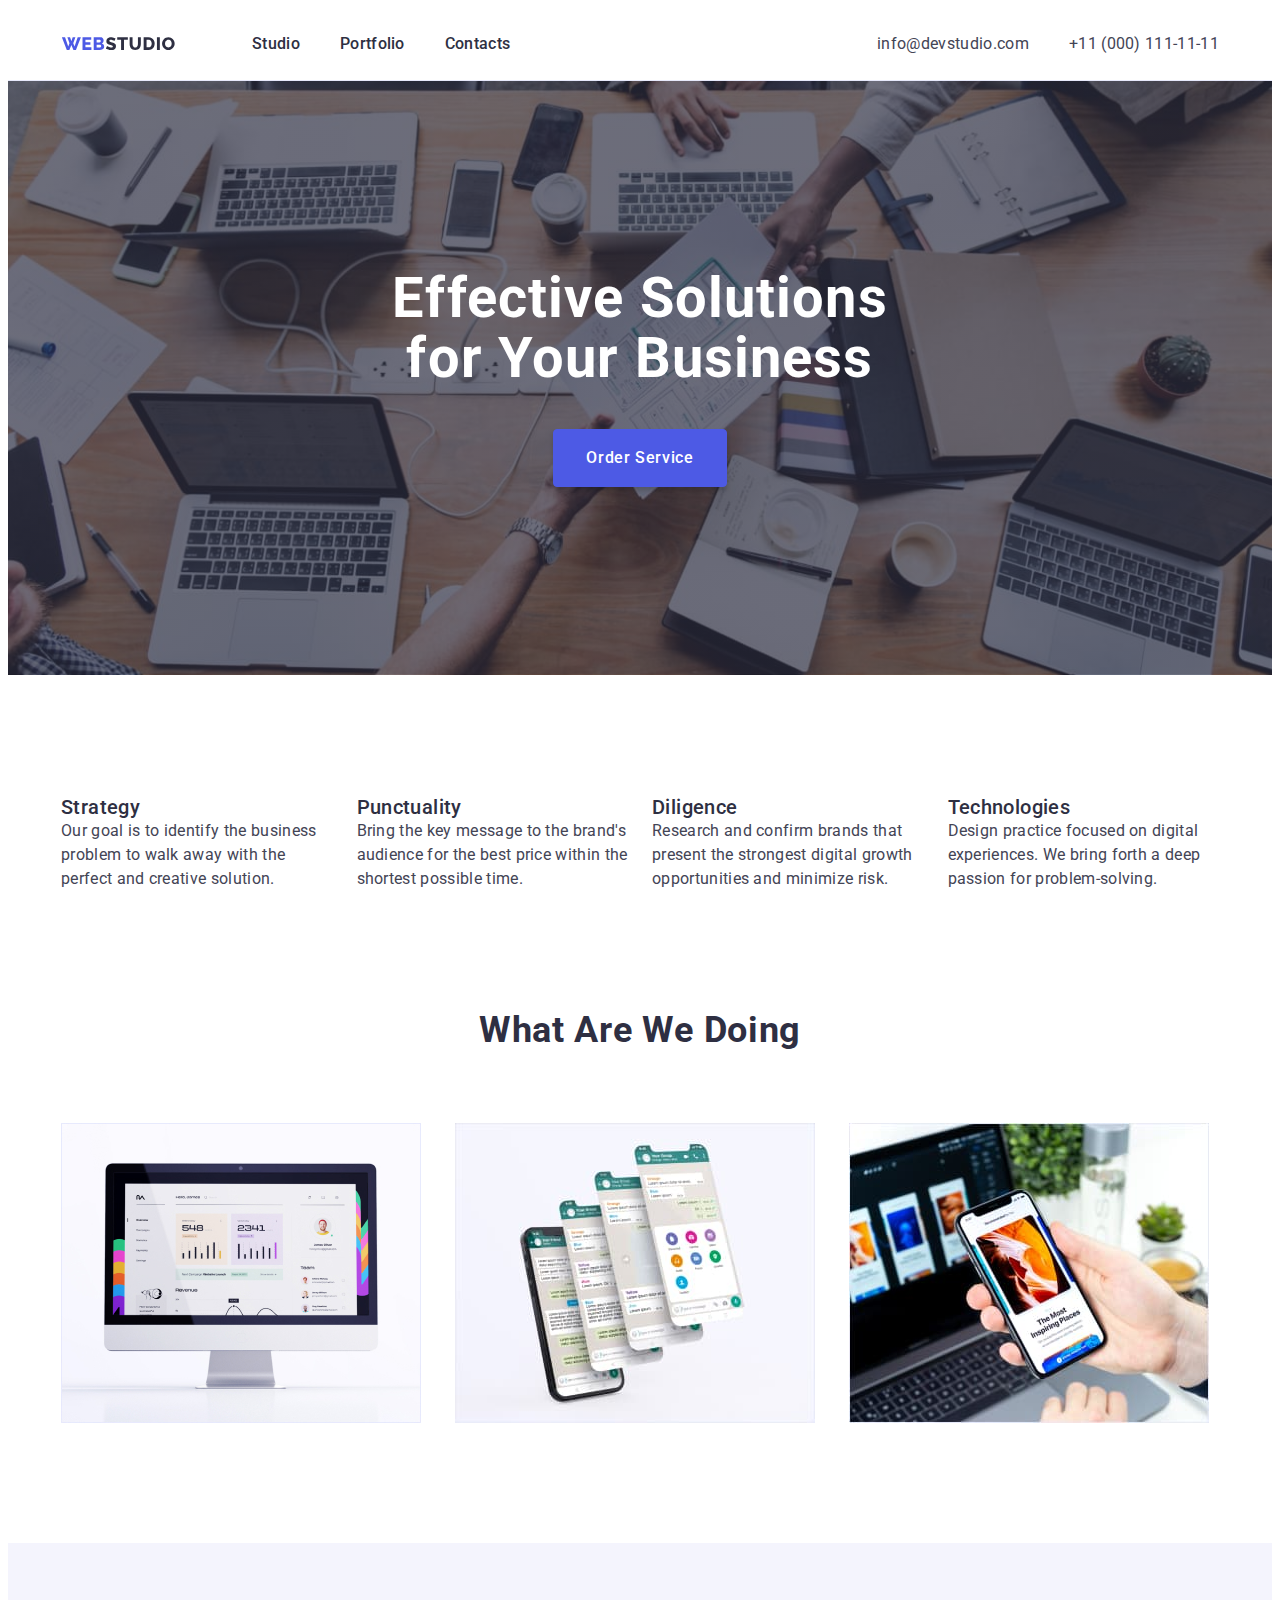
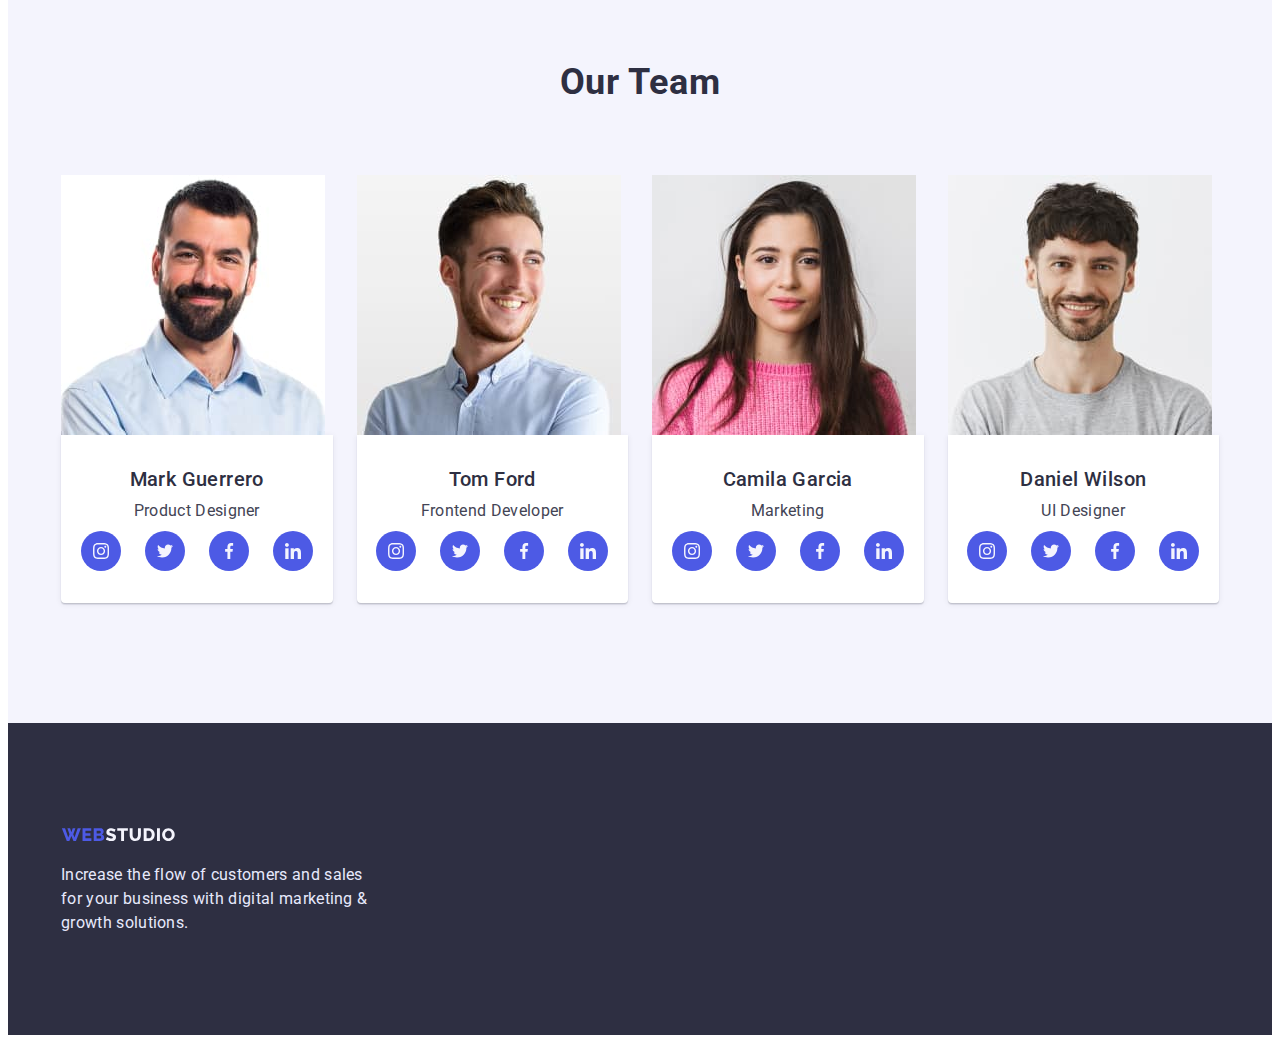
==== index.html @ 960c37ec "Update 2" ====
<!DOCTYPE html>
<html lang="en">
	<head>
		<meta charset="UTF-8" />
		<meta http-equiv="X-UA-Compatible" content="IE=edge" />
		<meta name="viewport" content="width=device-width, initial-scale=1.0" />
		<title>WebStudio</title>
		<link
			rel="stylesheet"
			href="https://cdnjs.cloudflare.com/ajax/libs/modern-normalize/1.1.0/modern-normalize.min.css"
			integrity="sha512-wpPYUAdjBVSE4KJnH1VR1HeZfpl1ub8YT/NKx4PuQ5NmX2tKuGu6U/JRp5y+Y8XG2tV+wKQpNHVUX03MfMFn9Q=="
			crossorigin="anonymous"
			referrerpolicy="no-referrer"
		/>
		<link rel="preconnect" href="https://fonts.googleapis.com" />
		<link rel="preconnect" href="https://fonts.gstatic.com" crossorigin />
		<link
			href="https://fonts.googleapis.com/css2?family=Raleway:wght@800&family=Roboto:wght@400;500;700&display=swap"
			rel="stylesheet"
		/>
		<link rel="stylesheet" href="./css/styles.css" />
	</head>
	<body>
		<!-- Header -->
		<header class="header">
			<div class="container header-container">
				<nav class="navigation">
					<a class="link" href="./index.html">
						<svg class="logo-web" width="115" height="24px">
							<use href="./images/sprite/symbol-defs.svg#logo"></use>
						</svg>
					</a>
					<ul class="menu list">
						<li class="menu-item">
							<a class="menu-link link" href="">Studio</a>
						</li>
						<li class="menu-item">
							<a class="menu-link link" href="portfolio.html">Portfolio</a>
						</li>
						<li class="menu-item">
							<a class="menu-link link" href="">Contacts</a>
						</li>
					</ul>
				</nav>
				<address class="header-address">
					<ul class="list address-flex">
						<li>
							<a class="header-email link" href="mailto:info@devstudio.com">info@devstudio.com</a>
						</li>
						<li>
							<a class="header-tel link" href="tel:+110001111111">+11 (000) 111-11-11</a>
						</li>
					</ul>
				</address>
			</div>
		</header>
		<!-- /Header -->

		<main>
			<!-- Effective Solutions -->
			<section class="hero background">
				<div class="container">
					<h1 class="hero-title">Effective Solutions for Your Business</h1>
					<button class="modal-btn modal-btn-font btn-center" type="button"> Order Service </button>
				</div>
			</section>
			<!-- /Effective Solutions -->

			<!-- Our advantages -->
			<section class="advantages">
				<div class="container">
					<h2 class="advantages-main-title">Our advantages</h2>

					<ul class="list advant-exp advant-list">
						<li class="advant-item">
							<article class="advant-card">
								<div class="advant-card-content">
									<h3 class="advantages-titles">Strategy</h3>
									<p class="advantages-title-descr">
										Our goal is to identify the business problem to walk away with the perfect and creative solution.
									</p>
								</div>
							</article>
						</li>

						<li class="advant-item">
							<article class="advant-card">
								<div class="advant-card-content">
									<h3 class="advantages-titles">Punctuality</h3>
									<p class="advantages-title-descr">
										Bring the key message to the brand's audience for the best price within the shortest possible time.
									</p>
								</div>
							</article>
						</li>

						<li class="advant-item">
							<article class="advant-card">
								<div class="advant-card-content">
									<h3 class="advantages-titles">Diligence</h3>
									<p class="advantages-title-descr">
										Research and confirm brands that present the strongest digital growth opportunities and minimize
										risk.
									</p>
								</div>
							</article>
						</li>

						<li class="advant-item">
							<article class="advant-card">
								<div class="advant-card-content">
									<h3 class="advantages-titles">Technologies</h3>
									<p class="advantages-title-descr">
										Design practice focused on digital experiences. We bring forth a deep passion for problem-solving.
									</p>
								</div>
							</article>
						</li>
					</ul>
				</div>
			</section>
			<!-- /Our advantages -->

			<!-- What are we doing -->
			<section class="doing">
				<div class="container">
					<h2 class="doing-title">What are we doing</h2>

					<ul class="list doing-flex doing-list">
						<li class="doing-item">
							<article class="doing-card">
								<div class="doing-thumb">
									<img class="img" src="./images/index-doing/img1.jpg" alt="PC" />
								</div>
							</article>
						</li>

						<li class="doing-item">
							<article class="doing-card">
								<div class="doing-thumb">
									<img class="img" src="./images/index-doing/img2.jpg" alt="Phone" />
								</div>
							</article>
						</li>

						<li class="doing-item">
							<article class="doing-card">
								<div class="doing-thumb">
									<img class="img" src="./images/index-doing/img3.jpg" alt="Phone in hand" />
								</div>
							</article>
						</li>
					</ul>
				</div>
			</section>
			<!-- /What are we doing -->

			<!-- Our Team -->
			<section class="team">
				<div class="container">
					<h2 class="team-main-title">Our Team</h2>

					<ul class="list team-flex team-list">
						<li class="item-team">
							<article class="team-card">
								<div class="team-thumb">
									<img class="img" src="./images/index-team/mark_guerrero.jpg" alt="Mark Guerrero" />
								</div>
								<div class="team-content">
									<h3 class="team-title">Mark Guerrero</h3>
									<p class="team-title-descr">Product Designer</p>
									<ul class="social-list list">
										<li class="social-list-item">
											<a href="https://www.instagram.com/accounts/login/" class="social-list-link">
												<svg class="social-list-icon" width="16" height="16">
													<use href="./images/sprite/social.svg#instagram"></use>
												</svg>
											</a>
										</li>
										<li class="social-list-item">
											<a href="https://twitter.com/?lang=uk" class="social-list-link">
												<svg class="social-list-icon" width="16" height="16">
													<use href="./images/sprite/social.svg#twitter"></use>
												</svg>
											</a>
										</li>
										<li class="social-list-item">
											<a href="https://www.facebook.com/" class="social-list-link">
												<svg class="social-list-icon" width="16" height="16">
													<use href="./images/sprite/social.svg#facebook"></use>
												</svg>
											</a>
										</li>
										<li class="social-list-item">
											<a href="https://www.linkedin.com/feed/" class="social-list-link">
												<svg class="social-list-icon" width="16" height="16">
													<use href="./images/sprite/social.svg#linkedin"></use>
												</svg>
											</a>
										</li>
									</ul>
								</div>
							</article>
						</li>

						<li class="item-team">
							<article class="team-card">
								<div class="team-thumb">
									<img class="img" src="./images/index-team/tom_ford.jpg" alt="Tom Ford" />
								</div>
								<div class="team-content">
									<h3 class="team-title">Tom Ford</h3>
									<p class="team-title-descr">Frontend Developer</p>
									<ul class="social-list list">
										<li class="social-list-item">
											<a href="https://www.instagram.com/accounts/login/" class="social-list-link">
												<svg class="social-list-icon" width="16" height="16">
													<use href="./images/sprite/social.svg#instagram"></use>
												</svg>
											</a>
										</li>
										<li class="social-list-item">
											<a href="https://twitter.com/?lang=uk" class="social-list-link">
												<svg class="social-list-icon" width="16" height="16">
													<use href="./images/sprite/social.svg#twitter"></use>
												</svg>
											</a>
										</li>
										<li class="social-list-item">
											<a href="https://www.facebook.com/" class="social-list-link">
												<svg class="social-list-icon" width="16" height="16">
													<use href="./images/sprite/social.svg#facebook"></use>
												</svg>
											</a>
										</li>
										<li class="social-list-item">
											<a href="https://www.linkedin.com/feed/" class="social-list-link">
												<svg class="social-list-icon" width="16" height="16">
													<use href="./images/sprite/social.svg#linkedin"></use>
												</svg>
											</a>
										</li>
									</ul>
								</div>
							</article>
						</li>

						<li class="item-team">
							<article class="team-card">
								<div class="team-thumb">
									<img class="img" src="./images/index-team/camila_garcia.jpg" alt="Camila Garcia" />
								</div>
								<div class="team-content">
									<h3 class="team-title">Camila Garcia</h3>
									<p class="team-title-descr">Marketing</p>
									<ul class="social-list list">
										<li class="social-list-item">
											<a href="https://www.instagram.com/accounts/login/" class="social-list-link">
												<svg class="social-list-icon" width="16" height="16">
													<use href="./images/sprite/social.svg#instagram"></use>
												</svg>
											</a>
										</li>
										<li class="social-list-item">
											<a href="https://twitter.com/?lang=uk" class="social-list-link">
												<svg class="social-list-icon" width="16" height="16">
													<use href="./images/sprite/social.svg#twitter"></use>
												</svg>
											</a>
										</li>
										<li class="social-list-item">
											<a href="https://www.facebook.com/" class="social-list-link">
												<svg class="social-list-icon" width="16" height="16">
													<use href="./images/sprite/social.svg#facebook"></use>
												</svg>
											</a>
										</li>
										<li class="social-list-item">
											<a href="https://www.linkedin.com/feed/" class="social-list-link">
												<svg class="social-list-icon" width="16" height="16">
													<use href="./images/sprite/social.svg#linkedin"></use>
												</svg>
											</a>
										</li>
									</ul>
								</div>
							</article>
						</li>

						<li class="item-team">
							<article class="team-card">
								<div class="team-thumb">
									<img class="img" src="./images/index-team/daniel_wilson.jpg" alt="Daniel Wilson" />
								</div>
								<div class="team-content">
									<h3 class="team-title">Daniel Wilson</h3>
									<p class="team-title-descr">UI Designer</p>
									<ul class="social-list list">
										<li class="social-list-item">
											<a href="https://www.instagram.com/accounts/login/" class="social-list-link">
												<svg class="social-list-icon" width="16" height="16">
													<use href="./images/sprite/social.svg#instagram"></use>
												</svg>
											</a>
										</li>
										<li class="social-list-item">
											<a href="https://twitter.com/?lang=uk" class="social-list-link">
												<svg class="social-list-icon" width="16" height="16">
													<use href="./images/sprite/social.svg#twitter"></use>
												</svg>
											</a>
										</li>
										<li class="social-list-item">
											<a href="https://www.facebook.com/" class="social-list-link">
												<svg class="social-list-icon" width="16" height="16">
													<use href="./images/sprite/social.svg#facebook"></use>
												</svg>
											</a>
										</li>
										<li class="social-list-item">
											<a href="https://www.linkedin.com/feed/" class="social-list-link">
												<svg class="social-list-icon" width="16" height="16">
													<use href="./images/sprite/social.svg#linkedin"></use>
												</svg>
											</a>
										</li>
									</ul>
								</div>
							</article>
						</li>
					</ul>
				</div>
			</section>
			<!-- /Our Team -->
		</main>

		<!-- Footer -->
		<footer class="footer-color footer">
			<div class="container">
				<a class="link" href="./index.html">
					<svg class="logo-web-footer" width="115" height="24px">
						<use href="./images/sprite/symbol-defs.svg#Logo-footer"></use>
					</svg>
				</a>
				<p class="footer-text">
					Increase the flow of customers and sales for your business with digital marketing & growth solutions.
				</p>
			</div>
		</footer>
		<!-- Footer -->
	</body>
</html>
---- css/styles.css ----
:root {
    --accent-color: #404BBF;
    --btn-bg-color: #F4F4FD;
    --btn-font-color: #4D5AE5;
    --btn-accent-bg-color: #404BBF;
    --btn-accent-font-color: #FFFFFF;
    --logo-studio-color: #4D5AE5;
    --logo-web-color: #2E2F42;
    --logo-web-footer-color: #F4F4FD;
    --menu-link-color: #2E2F42;
    --header-links-color: #434455;
    --hero-title-color: #FFFFFF;
    --hero-color: #2E2F42;
    --modal-btn-color: #FFFFFF;
    --footer-color: #2E2F42;
    --footer-font-color: #E7E9FC;
    --doing-team-font-color: #2E2F42;
    --team-back-color: #F4F4FD;
    --team-advan-title-color: #2E2F42;
    --team-advan-descr-color: #434455;
    --team-carg-bg-color: #FFFFFF;
    --portfolio-card-left-gap: 24px;
    --portfolio-card-top-gap: 48px;
    --team-card-left-gap: 24px;
    --team-card-top-gap: 24px;
    --doing-card-left-gap: 24px;
    --doing-card-top-gap: 24px;
    --advant-card-left-gap: 24px;
    --advant-card-top-gap: 24px;
    --social-list-link: #4D5AE5;
    --social-list-icon: #F4F4FD;
    --social-hover-focus: #404BBF;
    --social-hover-focus-icon: #F4F4FD;
}

h1,
h2,
h3,
h4,
h5,
h6,
p {
    margin: 0;
}

ul {
    margin: 0;
    padding: 0;
}

img {
    display: block;
}

.container {
    width: 1158px;
    margin: 0 auto;
    padding-left: 15px;
    padding-right: 15px;
    /* outline: 1px solid red; */
}

.img {
    display: block;
    max-width: 100%;
    height: auto;
}

.list {
    list-style: none;
}

.link {
    text-decoration: none;
}

body {
    font-family: 'Roboto', sans-serif;
    background: #FFFFFF;
    color: #2E2F42;
}

/* ===== Header for index and portfolio section ============= */

.header {
    padding: 24px 0;
    border-bottom: 1px solid #E7E9FC;
}

.header-container {
    display: flex;
    align-items: center;
}

.navigation {
    display: flex;
}

.menu {
    display: flex;
    gap: 40px;
}

.address-flex {
    display: flex;
}


.logo-studio,
.logo-web,
.logo-web-footer {
    font-family: 'Raleway',
        sans-serif;
    font-weight: 800;
    font-size: 18px;
    line-height: 1.17;
    display: flex;
    align-items: center;
    letter-spacing: 0.03em;
    text-transform: uppercase;
}

.logo-studio {
    color: var(--logo-studio-color);
}

.logo-web {
    /* color: var(--logo-web-color); */
    margin-right: 76px;
}

.logo-web-footer {
    /* color: var(--logo-web-footer-color); */
    margin-bottom: 16px;
}

.menu-link {
    font-weight: 500;
    font-size: 16px;
    line-height: 1.5;
    letter-spacing: 0.02em;
    color: var(--menu-link-color);
}

.menu-link:hover,
.menu-link:focus {
    color: var(--accent-color);
}

.header-email,
.header-tel {
    font-style: normal;
    font-weight: 400;
    font-size: 16px;
    line-height: 1.5;
    letter-spacing: 0.02em;
    color: var(--header-links-color);
}

.header-email:hover,
.header-email:focus,
.header-tel:hover,
.header-tel:focus {
    color: var(--accent-color);
}

.header-address {
    margin-left: auto;
}

.header-email {
    margin-right: 40px;
}


/* ============= /Header section ============= */

/* ============= Hero section ============= */
.hero {
    /* background: var(--hero-color); */
    padding: 188px 0;
}


.btn-center {
    display: block;
    margin: 0 auto;
}

.hero-title {
    font-size: 56px;
    line-height: 1.07;
    text-align: center;
    letter-spacing: 0.02em;
    color: var(--hero-title-color);
    margin-bottom: 40px;
    margin-left: auto;
    margin-right: auto;
    max-width: 496px;
}


.modal-btn-font {
    font-weight: 500;
    font-size: 16px;
    line-height: 1.5;
    display: flex;
    align-items: center;
    letter-spacing: 0.04em;
    color: var(--modal-btn-color);
}


.modal-btn {
    display: flex;
    flex-direction: row;
    align-items: flex-start;
    padding: 16px 32px;
    gap: 10px;
    background: #4D5AE5;
    box-shadow: 0px 4px 4px rgba(0, 0, 0, 0.15);
    border-radius: 4px;
    border: 1px solid #4D5AE5;
}

.modal-btn:hover,
.modal-btn:focus {
    background: var(--accent-color);
}

button {
    font-family: inherit;
    cursor: pointer;
}

.background {
    background-image: linear-gradient(rgba(46, 47, 66, 0.7), rgba(46, 47, 66, 0.7)), url("/images/hero/people-office.jpg");
    background-repeat: no-repeat;
    background-position: center;
    background-size: cover;
}

/* ============= /Hero section ============= */


/* ============= Advantage section ============= */
.advantages-main-title {
    display: none
}

.advantages {
    padding: 120px 0;
}

.advantages-titles {
    font-weight: 500;
    font-size: 20px;
    line-height: 1.2;
    letter-spacing: 0.02em;
    color: var(--team-advan-title-color);
}

.advantages-title-descr {
    font-weight: 400;
    font-size: 16px;
    line-height: 1.5;
    letter-spacing: 0.02em;
    color: var(--team-advan-descr-color);
}

.advant-exp {
    display: flex;
    /* gap: 24px; */
    flex-wrap: wrap;
    margin-left: calc(-1 * var(--advant-card-left-gap));
    margin-top: calc(-1 * var(--advant-card-top-gap));
}

.advant-list>.advant-item {
    flex-basis: calc(100% / 4 - var(--advant-card-left-gap));
    margin-left: var(--advant-card-left-gap);
    margin-top: var(--advant-card-top-gap);
}

.advant-card-content {
    display: block;
}



/* ============= /Advantage section ============= */

/* ============= Doing section ============= */
.doing-title {
    font-weight: 700;
    font-size: 36px;
    line-height: 1.11;
    text-align: center;
    letter-spacing: 0.02em;
    text-transform: capitalize;
    color: var(--doing-team-font-color);
    margin-bottom: 72px;
}

.doing-flex {
    display: flex;
    flex-wrap: wrap;
    margin-left: calc(-1 * var(--doing-card-left-gap));
    margin-top: calc(-1 * var(--doing-card-top-gap));
}

.doing-list>.doing-item {
    flex-basis: calc(100% / 3 - var(--doing-card-left-gap));
    margin-left: var(--doing-card-left-gap);
    margin-top: var(--doing-card-top-gap);
}

.doing {
    padding: 0 0 120px;
}

/* ============= Team section ============= */

.team {
    background: var(--team-back-color);
    padding: 120px 0;
}

.team-flex {
    display: flex;
    flex-wrap: wrap;
    margin-left: calc(-1 * var(--team-card-left-gap));
    margin-top: calc(-1 * var(--team-card-top-gap));
}


.team-main-title {
    font-weight: 700;
    font-size: 36px;
    line-height: 1.11;
    text-align: center;
    letter-spacing: 0.02em;
    text-transform: capitalize;
    color: var(--doing-team-font-color);
    margin-bottom: 72px;
}

.team-title {
    font-weight: 500;
    font-size: 20px;
    line-height: 1.2;
    letter-spacing: 0.02em;
    color: var(--team-advan-title-color);
    margin-bottom: 8px;
    text-align: center;
}

.team-list>.item-team {
    flex-basis: calc(100% / 4 - var(--team-card-left-gap));
    margin-left: var(--team-card-left-gap);
    margin-top: var(--team-card-top-gap);
}

.team-title-descr {
    font-weight: 400;
    font-size: 16px;
    line-height: 1.5;
    letter-spacing: 0.02em;
    color: var(--team-advan-descr-color);
    text-align: center;
    margin-bottom: 8px;
}

.team-content {
    padding: 32px 16px;
    background-color: var(--team-carg-bg-color);
    box-shadow: 0px 1px 6px rgba(46, 47, 66, 0.08), 0px 1px 1px rgba(46, 47, 66, 0.16), 0px 2px 1px rgba(46, 47, 66, 0.08);
    border-radius: 0px 0px 4px 4px;
}

.social-list-link {
    display: flex;
    justify-content: center;
    align-items: center;
    width: 40px;
    height: 40px;
    border-radius: 50%;
    background-color: var(--social-list-link);
}

.social-list-link:hover,
.social-list-link:focus {
    background-color: var(--social-hover-focus);
}

.social-list-link:hover .social-list-icon .social-list-link:focus .social-list-icon {
    fill: var(--social-hover-focus-icon);
}

.social-list {
    display: flex;
    justify-content: center;
    gap: 24px;
}

.social-list-icon {
    fill: var(--social-list-icon);
}

/* ============= /Team section ============= */

/* ============= Footer ============= */

.footer-text {
    font-style: normal;
    font-weight: 400;
    font-size: 16px;
    line-height: 1.5;
    letter-spacing: 0.02em;
    color: var(--footer-font-color);
    padding-right: 850px;
}

.footer-color {
    background: var(--footer-color);
}

.footer {
    padding: 100px 0;
}

/* ============= /Footer ============= */


/* ==============  PORTFOLIO ======== */

/* ============= Filter section ============= */

.filter {
    display: none;
}

.filter-btn {
    margin-bottom: 72px;
}

.filter-flex {
    display: flex;
    justify-content: center;
    gap: 24px;

}


.portfolio-btn {
    display: flex;
    flex-direction: row;
    justify-content: center;
    align-items: center;
    padding: 12px 24px;
    background: var(--btn-bg-color);
    border: 1px solid #E7E9FC;
    border-radius: 4px;
}

.portfolio-btn-font {
    font-weight: 500;
    font-size: 16px;
    line-height: 1.5;
    display: flex;
    align-items: center;
    text-align: center;
    letter-spacing: 0.04em;
    color: var(--btn-font-color);
}

.portfolio-btn:hover,
.portfolio-btn:focus {
    background: var(--btn-accent-bg-color);
    color: var(--btn-accent-font-color);
}


/* ============= /Filter section ============= */

/* ============= Portfolio section ============= */
.secondary-header {
    font-weight: 500;
    font-size: 20px;
    line-height: 1.2;
    letter-spacing: 0.02em;
    color: var(--team-advan-title-color);
    text-align: left;
    /* margin-top: 32px; */
}

.explanation {
    font-weight: 400;
    font-size: 16px;
    line-height: 24px;
    letter-spacing: 0.02em;
    color: var(--team-advan-descr-color);
    text-align: left;
    margin-top: 8px;
}

.card-border {
    background: #FFFFFF;
    border-right: 1px solid #E7E9FC;
    border-bottom: 1px solid #E7E9FC;
    border-left: 1px solid #E7E9FC;
}

.portfolio-flex {
    display: flex;
    flex-wrap: wrap;
    margin-left: calc(-1 * var(--portfolio-card-left-gap));
    margin-top: calc(-1 * var(--portfolio-card-top-gap));
}

.portfolio-list>.item {
    flex-basis: calc(100% / 3 - var(--portfolio-card-left-gap));
    margin-left: var(--portfolio-card-left-gap);
    margin-top: var(--portfolio-card-top-gap);
}

.portfolio-padding {
    padding: 96px 0 120px;
}

.portfolio-card {}

.card-content {
    padding: 32px 16px;
}
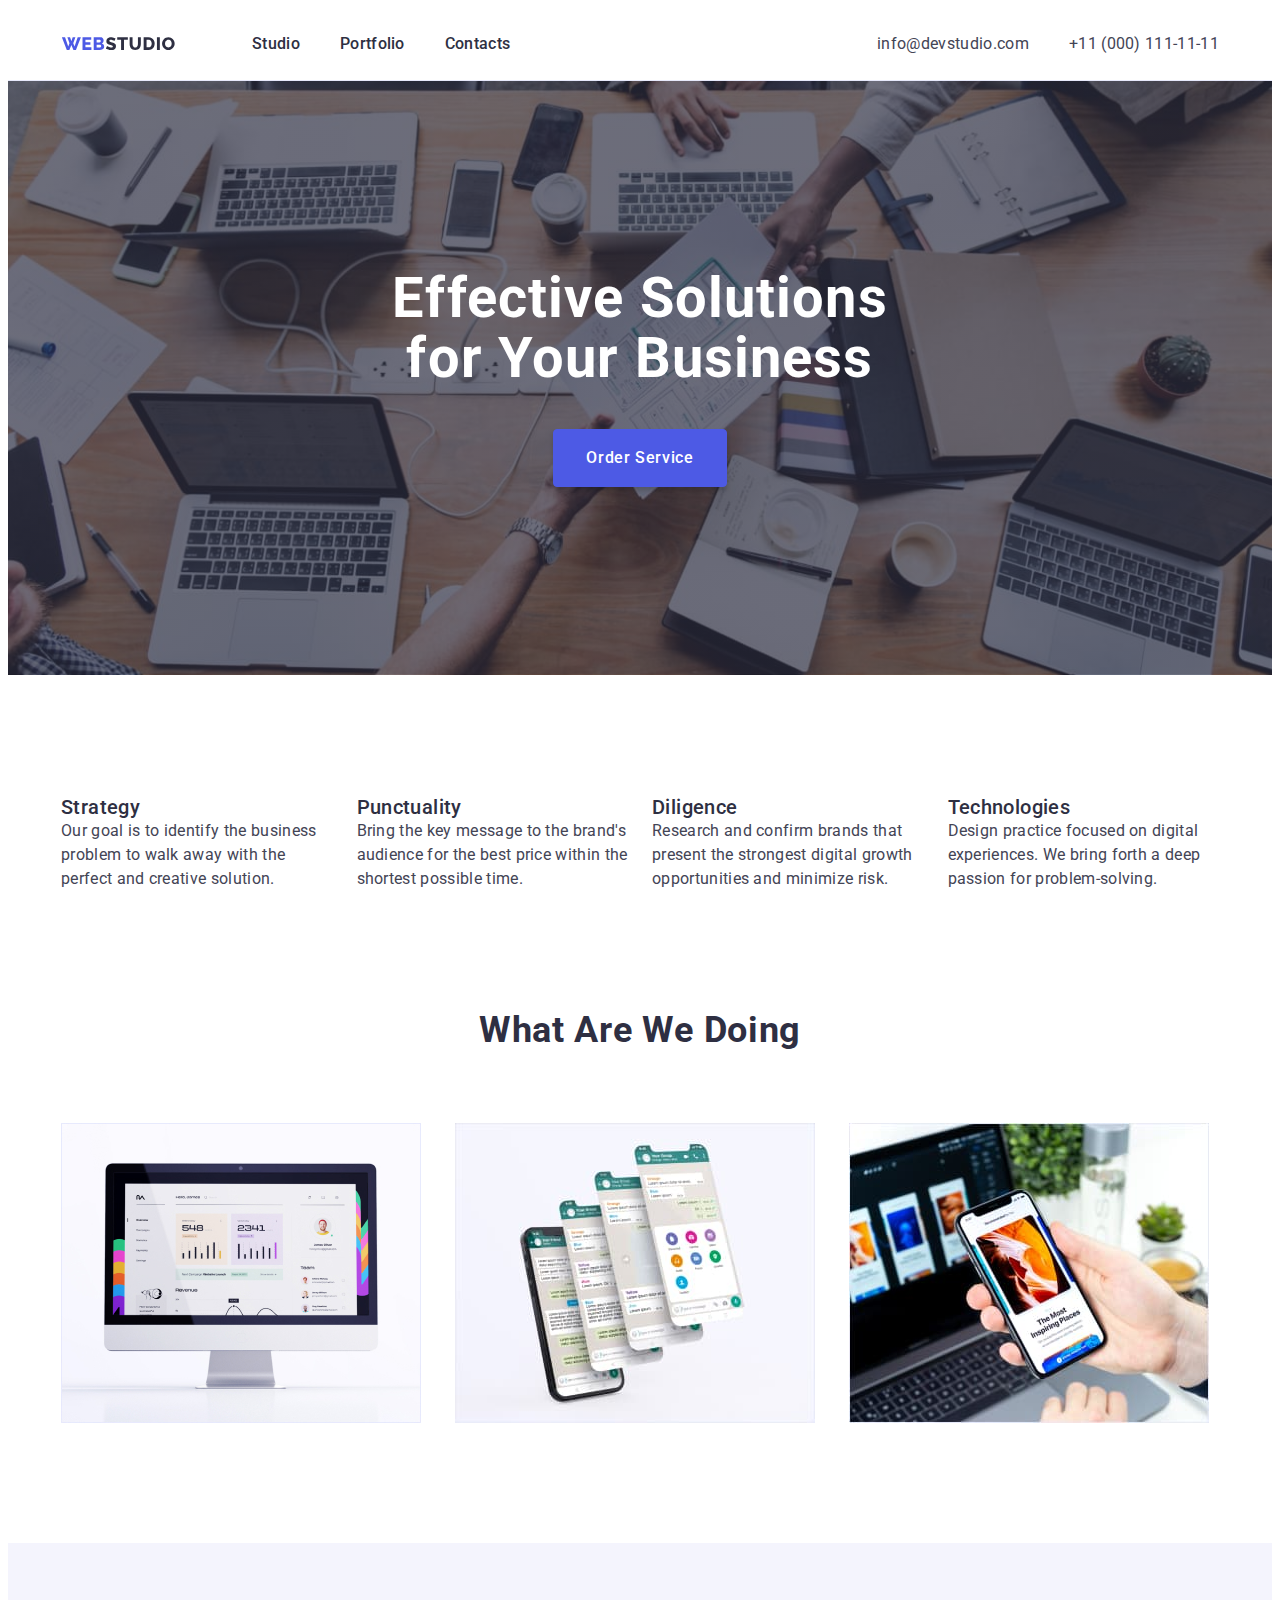
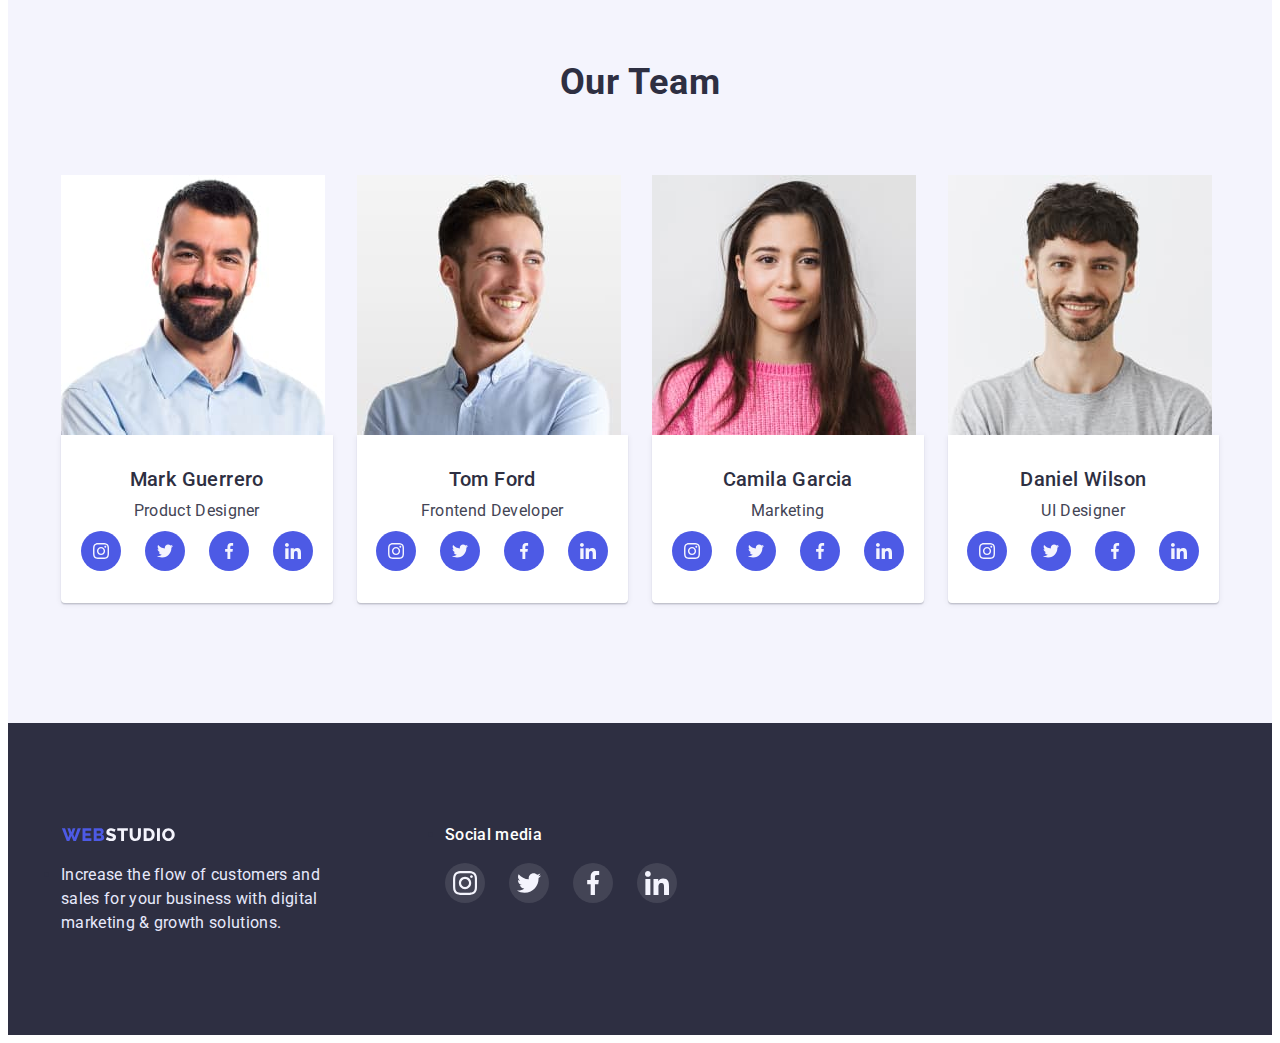
==== commit 1dbd41c8: "Update 3" ====
--- a/index.html
+++ b/index.html
@@ -337,14 +337,51 @@
 		<!-- Footer -->
 		<footer class="footer-color footer">
 			<div class="container">
-				<a class="link" href="./index.html">
-					<svg class="logo-web-footer" width="115" height="24px">
-						<use href="./images/sprite/symbol-defs.svg#Logo-footer"></use>
-					</svg>
-				</a>
-				<p class="footer-text">
-					Increase the flow of customers and sales for your business with digital marketing & growth solutions.
-				</p>
+				<ul class="foooter-flex">
+					<li class="logo-size">
+						<a class="link" href="./index.html">
+							<svg class="logo-web-footer" width="115" height="24px">
+								<use href="./images/sprite/symbol-defs.svg#Logo-footer"></use>
+							</svg>
+						</a>
+						<p class="footer-text">
+							Increase the flow of customers and sales for your business with digital marketing & growth solutions.
+						</p>
+					</li>
+					<li>
+						<p class="footer-social-media">Social media</p>
+						<ul class="social-list list">
+							<li class="social-list-item">
+								<a href="https://www.instagram.com/accounts/login/" class="footer-list-link">
+									<svg class="social-list-icon" width="24" height="24">
+										<use href="./images/sprite/social.svg#instagram"></use>
+									</svg>
+								</a>
+							</li>
+							<li class="social-list-item">
+								<a href="https://twitter.com/?lang=uk" class="footer-list-link">
+									<svg class="social-list-icon" width="24" height="24">
+										<use href="./images/sprite/social.svg#twitter"></use>
+									</svg>
+								</a>
+							</li>
+							<li class="social-list-item">
+								<a href="https://www.facebook.com/" class="footer-list-link">
+									<svg class="social-list-icon" width="24" height="24">
+										<use href="./images/sprite/social.svg#facebook"></use>
+									</svg>
+								</a>
+							</li>
+							<li class="social-list-item">
+								<a href="https://www.linkedin.com/feed/" class="footer-list-link">
+									<svg class="social-list-icon" width="24" height="24">
+										<use href="./images/sprite/social.svg#linkedin"></use>
+									</svg>
+								</a>
+							</li>
+						</ul>
+					</li>
+				</ul>
 			</div>
 		</footer>
 		<!-- Footer -->
--- a/css/styles.css
+++ b/css/styles.css
@@ -31,6 +31,8 @@
     --social-list-icon: #F4F4FD;
     --social-hover-focus: #404BBF;
     --social-hover-focus-icon: #F4F4FD;
+    --footer-list-link: rgba(255, 255, 255, 0.1);
+    --footer-hover-focus: #31D0AA;
 }
 
 h1,
@@ -393,7 +395,8 @@
     background-color: var(--social-hover-focus);
 }
 
-.social-list-link:hover .social-list-icon .social-list-link:focus .social-list-icon {
+.social-list-link:hover .social-list-icon,
+.social-list-link:focus .social-list-icon {
     fill: var(--social-hover-focus-icon);
 }
 
@@ -418,7 +421,7 @@
     line-height: 1.5;
     letter-spacing: 0.02em;
     color: var(--footer-font-color);
-    padding-right: 850px;
+    /* padding-right: 850px; */
 }
 
 .footer-color {
@@ -427,6 +430,41 @@
 
 .footer {
     padding: 100px 0;
+}
+
+.footer-social-media {
+    font-family: 'Roboto';
+    font-style: normal;
+    font-weight: 500;
+    font-size: 16px;
+    line-height: 1.5;
+    letter-spacing: 0.02em;
+    color: #FFFFFF;
+    margin-bottom: 16px;
+}
+
+.foooter-flex {
+    display: flex;
+}
+
+.logo-size {
+    width: 264px;
+    margin-right: 120px;
+}
+
+.footer-list-link {
+    display: flex;
+    justify-content: center;
+    align-items: center;
+    width: 40px;
+    height: 40px;
+    border-radius: 50%;
+    background-color: var(--footer-list-link);
+}
+
+.footer-list-link:hover,
+.footer-list-link:focus {
+    background-color: var(--footer-hover-focus);
 }
 
 /* ============= /Footer ============= */
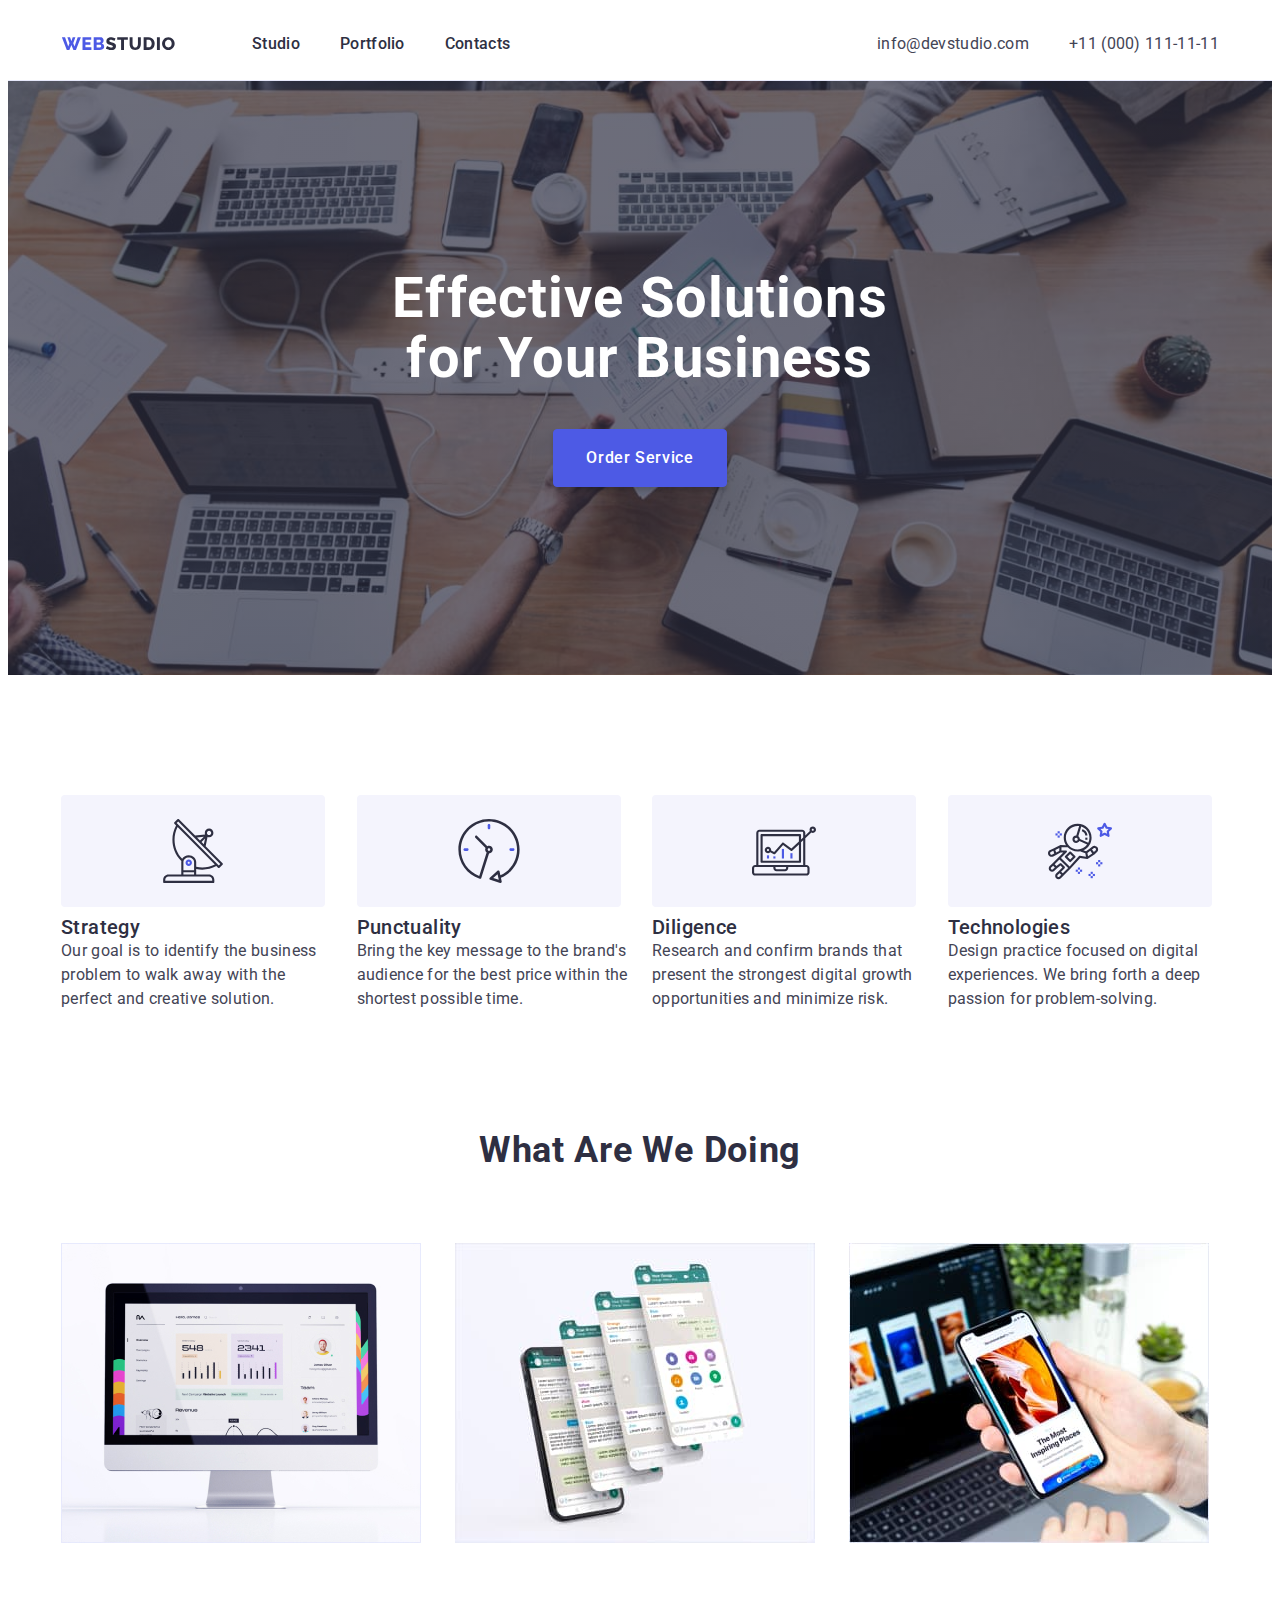
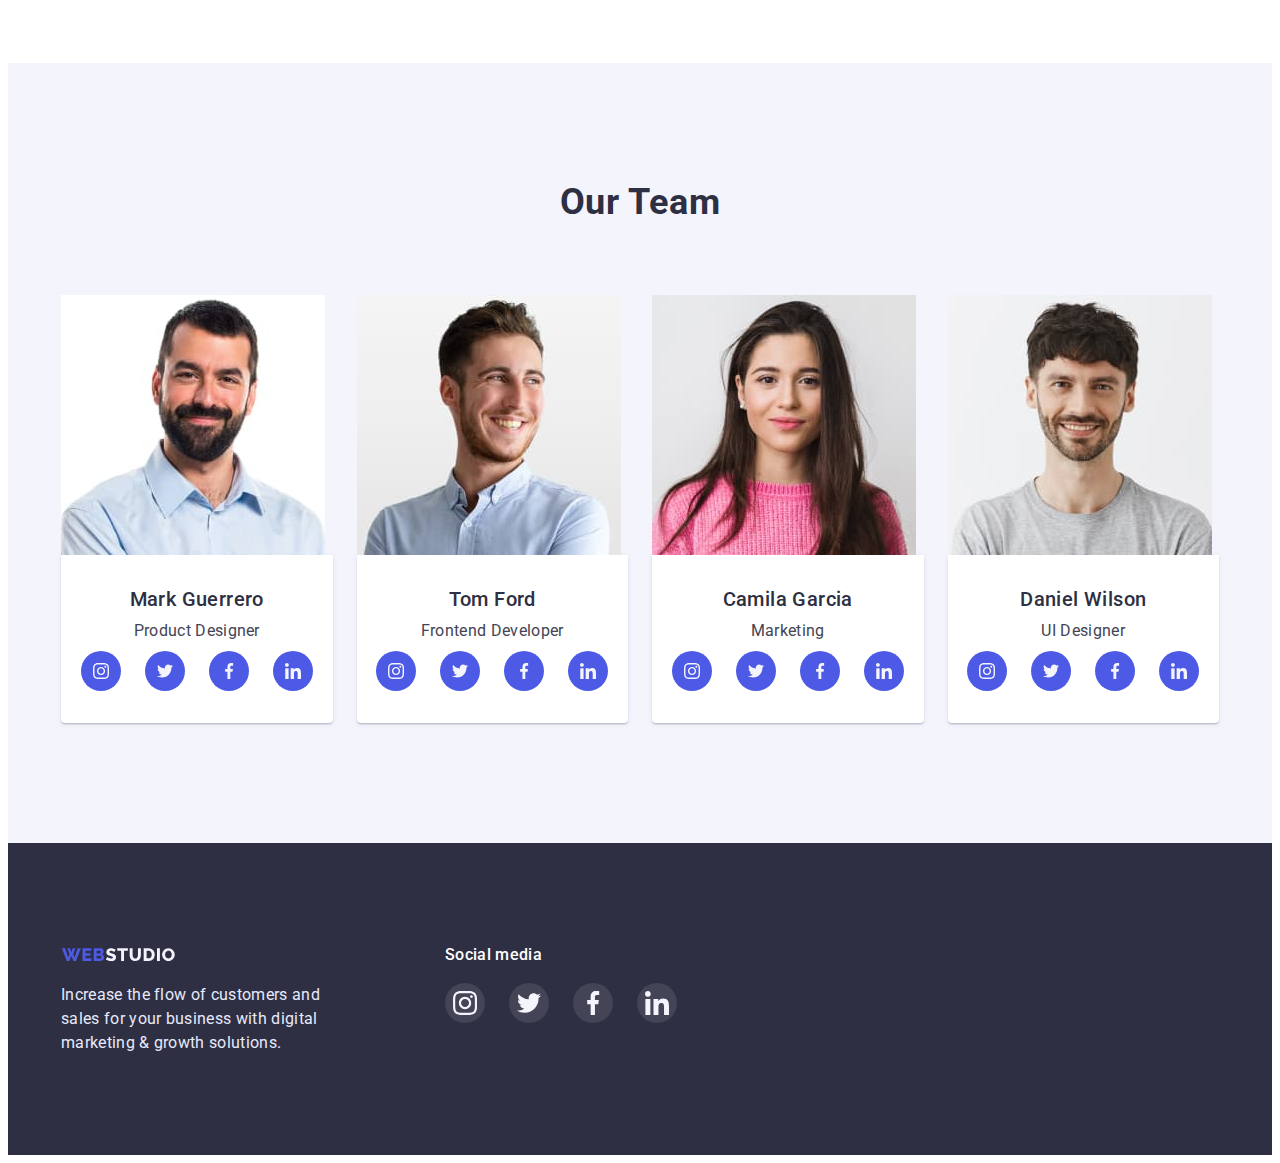
==== commit 1717dd26: "Update 4" ====
--- a/index.html
+++ b/index.html
@@ -74,6 +74,11 @@
 					<ul class="list advant-exp advant-list">
 						<li class="advant-item">
 							<article class="advant-card">
+								<div class="icon-box">
+									<svg class="icon-antenna" width="64" height="64">
+										<use href="./images/sprite/symbol-defs.svg#antenna"></use>
+									</svg>
+								</div>
 								<div class="advant-card-content">
 									<h3 class="advantages-titles">Strategy</h3>
 									<p class="advantages-title-descr">
@@ -85,6 +90,11 @@
 
 						<li class="advant-item">
 							<article class="advant-card">
+								<div class="icon-box">
+									<svg class="icon-antenna" width="64" height="64">
+										<use href="./images/sprite/symbol-defs.svg#clock"></use>
+									</svg>
+								</div>
 								<div class="advant-card-content">
 									<h3 class="advantages-titles">Punctuality</h3>
 									<p class="advantages-title-descr">
@@ -96,6 +106,11 @@
 
 						<li class="advant-item">
 							<article class="advant-card">
+								<div class="icon-box">
+									<svg class="icon-antenna" width="64" height="64">
+										<use href="./images/sprite/symbol-defs.svg#diagram"></use>
+									</svg>
+								</div>
 								<div class="advant-card-content">
 									<h3 class="advantages-titles">Diligence</h3>
 									<p class="advantages-title-descr">
@@ -108,6 +123,11 @@
 
 						<li class="advant-item">
 							<article class="advant-card">
+								<div class="icon-box">
+									<svg class="icon-antenna" width="64" height="64">
+										<use href="./images/sprite/symbol-defs.svg#astronaut"></use>
+									</svg>
+								</div>
 								<div class="advant-card-content">
 									<h3 class="advantages-titles">Technologies</h3>
 									<p class="advantages-title-descr">
--- a/css/styles.css
+++ b/css/styles.css
@@ -33,6 +33,7 @@
     --social-hover-focus-icon: #F4F4FD;
     --footer-list-link: rgba(255, 255, 255, 0.1);
     --footer-hover-focus: #31D0AA;
+    --advant-icons: #F4F4FD;
 }
 
 h1,
@@ -288,6 +289,17 @@
     display: block;
 }
 
+.icon-box {
+    display: flex;
+    width: 264px;
+    height: 112px;
+    background: var(--advant-icons);
+    border-radius: 4px;
+    margin-bottom: 8px;
+    justify-content: center;
+    align-items: center;
+}
+
 
 
 /* ============= /Advantage section ============= */
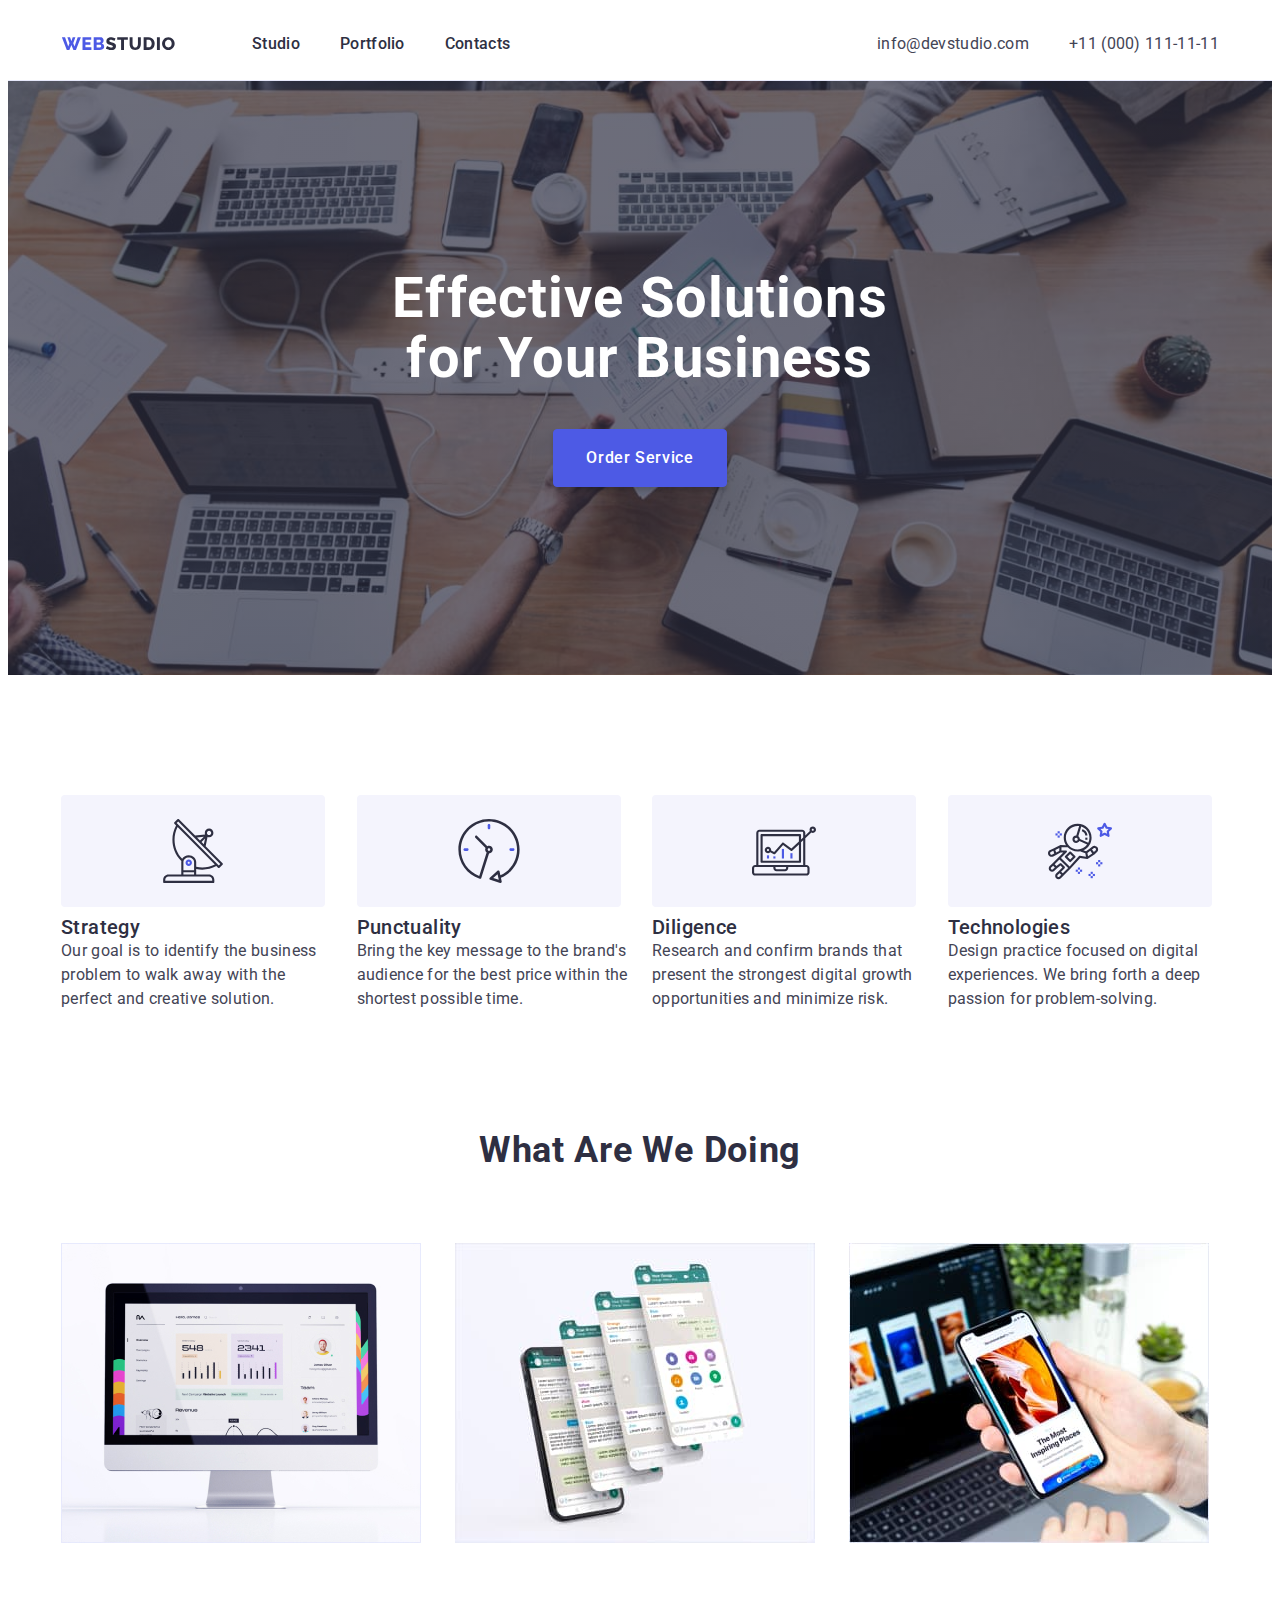
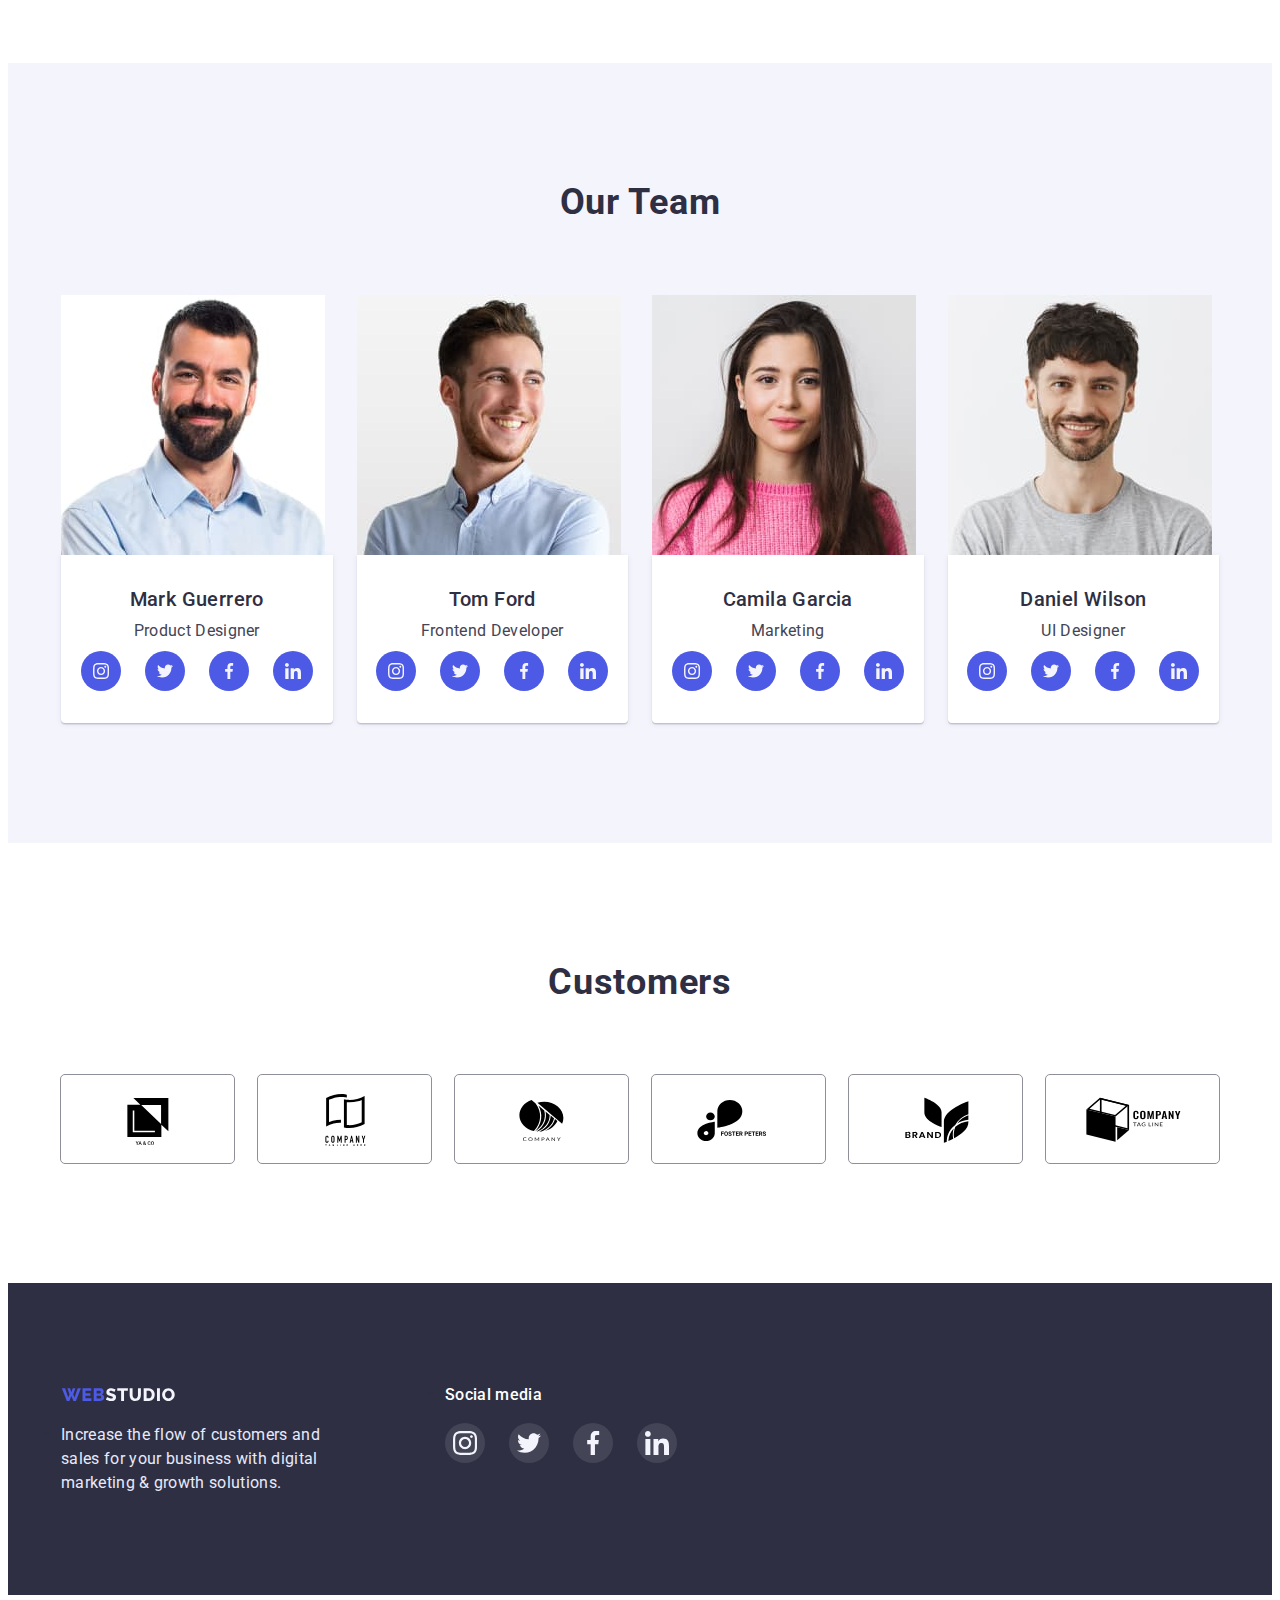
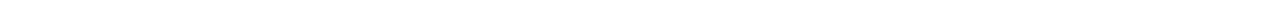
==== commit 368c23dc: "Update 5" ====
--- a/index.html
+++ b/index.html
@@ -27,7 +27,7 @@
 				<nav class="navigation">
 					<a class="link" href="./index.html">
 						<svg class="logo-web" width="115" height="24px">
-							<use href="./images/sprite/symbol-defs.svg#logo"></use>
+							<use href="./images/sprite/icons.svg#Logo-top"></use>
 						</svg>
 					</a>
 					<ul class="menu list">
@@ -76,7 +76,7 @@
 							<article class="advant-card">
 								<div class="icon-box">
 									<svg class="icon-antenna" width="64" height="64">
-										<use href="./images/sprite/symbol-defs.svg#antenna"></use>
+										<use href="./images/sprite/icons.svg#antenna"></use>
 									</svg>
 								</div>
 								<div class="advant-card-content">
@@ -92,7 +92,7 @@
 							<article class="advant-card">
 								<div class="icon-box">
 									<svg class="icon-antenna" width="64" height="64">
-										<use href="./images/sprite/symbol-defs.svg#clock"></use>
+										<use href="./images/sprite/icons.svg#clock"></use>
 									</svg>
 								</div>
 								<div class="advant-card-content">
@@ -108,7 +108,7 @@
 							<article class="advant-card">
 								<div class="icon-box">
 									<svg class="icon-antenna" width="64" height="64">
-										<use href="./images/sprite/symbol-defs.svg#diagram"></use>
+										<use href="./images/sprite/icons.svg#diagram"></use>
 									</svg>
 								</div>
 								<div class="advant-card-content">
@@ -125,7 +125,7 @@
 							<article class="advant-card">
 								<div class="icon-box">
 									<svg class="icon-antenna" width="64" height="64">
-										<use href="./images/sprite/symbol-defs.svg#astronaut"></use>
+										<use href="./images/sprite/icons.svg#astronaut"></use>
 									</svg>
 								</div>
 								<div class="advant-card-content">
@@ -193,28 +193,28 @@
 										<li class="social-list-item">
 											<a href="https://www.instagram.com/accounts/login/" class="social-list-link">
 												<svg class="social-list-icon" width="16" height="16">
-													<use href="./images/sprite/social.svg#instagram"></use>
+													<use href="./images/sprite/icons.svg#instagram"></use>
 												</svg>
 											</a>
 										</li>
 										<li class="social-list-item">
 											<a href="https://twitter.com/?lang=uk" class="social-list-link">
 												<svg class="social-list-icon" width="16" height="16">
-													<use href="./images/sprite/social.svg#twitter"></use>
+													<use href="./images/sprite/icons.svg#twitter"></use>
 												</svg>
 											</a>
 										</li>
 										<li class="social-list-item">
 											<a href="https://www.facebook.com/" class="social-list-link">
 												<svg class="social-list-icon" width="16" height="16">
-													<use href="./images/sprite/social.svg#facebook"></use>
+													<use href="./images/sprite/icons.svg#facebook"></use>
 												</svg>
 											</a>
 										</li>
 										<li class="social-list-item">
 											<a href="https://www.linkedin.com/feed/" class="social-list-link">
 												<svg class="social-list-icon" width="16" height="16">
-													<use href="./images/sprite/social.svg#linkedin"></use>
+													<use href="./images/sprite/icons.svg#linkedin"></use>
 												</svg>
 											</a>
 										</li>
@@ -235,28 +235,28 @@
 										<li class="social-list-item">
 											<a href="https://www.instagram.com/accounts/login/" class="social-list-link">
 												<svg class="social-list-icon" width="16" height="16">
-													<use href="./images/sprite/social.svg#instagram"></use>
+													<use href="./images/sprite/icons.svg#instagram"></use>
 												</svg>
 											</a>
 										</li>
 										<li class="social-list-item">
 											<a href="https://twitter.com/?lang=uk" class="social-list-link">
 												<svg class="social-list-icon" width="16" height="16">
-													<use href="./images/sprite/social.svg#twitter"></use>
+													<use href="./images/sprite/icons.svg#twitter"></use>
 												</svg>
 											</a>
 										</li>
 										<li class="social-list-item">
 											<a href="https://www.facebook.com/" class="social-list-link">
 												<svg class="social-list-icon" width="16" height="16">
-													<use href="./images/sprite/social.svg#facebook"></use>
+													<use href="./images/sprite/icons.svg#facebook"></use>
 												</svg>
 											</a>
 										</li>
 										<li class="social-list-item">
 											<a href="https://www.linkedin.com/feed/" class="social-list-link">
 												<svg class="social-list-icon" width="16" height="16">
-													<use href="./images/sprite/social.svg#linkedin"></use>
+													<use href="./images/sprite/icons.svg#linkedin"></use>
 												</svg>
 											</a>
 										</li>
@@ -277,28 +277,28 @@
 										<li class="social-list-item">
 											<a href="https://www.instagram.com/accounts/login/" class="social-list-link">
 												<svg class="social-list-icon" width="16" height="16">
-													<use href="./images/sprite/social.svg#instagram"></use>
+													<use href="./images/sprite/icons.svg#instagram"></use>
 												</svg>
 											</a>
 										</li>
 										<li class="social-list-item">
 											<a href="https://twitter.com/?lang=uk" class="social-list-link">
 												<svg class="social-list-icon" width="16" height="16">
-													<use href="./images/sprite/social.svg#twitter"></use>
+													<use href="./images/sprite/icons.svg#twitter"></use>
 												</svg>
 											</a>
 										</li>
 										<li class="social-list-item">
 											<a href="https://www.facebook.com/" class="social-list-link">
 												<svg class="social-list-icon" width="16" height="16">
-													<use href="./images/sprite/social.svg#facebook"></use>
+													<use href="./images/sprite/icons.svg#facebook"></use>
 												</svg>
 											</a>
 										</li>
 										<li class="social-list-item">
 											<a href="https://www.linkedin.com/feed/" class="social-list-link">
 												<svg class="social-list-icon" width="16" height="16">
-													<use href="./images/sprite/social.svg#linkedin"></use>
+													<use href="./images/sprite/icons.svg#linkedin"></use>
 												</svg>
 											</a>
 										</li>
@@ -319,28 +319,28 @@
 										<li class="social-list-item">
 											<a href="https://www.instagram.com/accounts/login/" class="social-list-link">
 												<svg class="social-list-icon" width="16" height="16">
-													<use href="./images/sprite/social.svg#instagram"></use>
+													<use href="./images/sprite/icons.svg#instagram"></use>
 												</svg>
 											</a>
 										</li>
 										<li class="social-list-item">
 											<a href="https://twitter.com/?lang=uk" class="social-list-link">
 												<svg class="social-list-icon" width="16" height="16">
-													<use href="./images/sprite/social.svg#twitter"></use>
+													<use href="./images/sprite/icons.svg#twitter"></use>
 												</svg>
 											</a>
 										</li>
 										<li class="social-list-item">
 											<a href="https://www.facebook.com/" class="social-list-link">
 												<svg class="social-list-icon" width="16" height="16">
-													<use href="./images/sprite/social.svg#facebook"></use>
+													<use href="./images/sprite/icons.svg#facebook"></use>
 												</svg>
 											</a>
 										</li>
 										<li class="social-list-item">
 											<a href="https://www.linkedin.com/feed/" class="social-list-link">
 												<svg class="social-list-icon" width="16" height="16">
-													<use href="./images/sprite/social.svg#linkedin"></use>
+													<use href="./images/sprite/icons.svg#linkedin"></use>
 												</svg>
 											</a>
 										</li>
@@ -352,6 +352,46 @@
 				</div>
 			</section>
 			<!-- /Our Team -->
+
+			<!-- Customers -->
+			<section class="customers">
+				<div class="container">
+					<h2 class="customers-main-title">Customers</h2>
+					<ul class="list customer-flex customers-list">
+						<li class="customers-item">
+							<svg class="custumers-list-icon" width="104" height="56">
+								<use href="./images/sprite/icons.svg#Logo"></use>
+							</svg>
+						</li>
+						<li class="customers-item">
+							<svg class="custumers-list-icon" width="104" height="56">
+								<use href="./images/sprite/icons.svg#Logo1"></use>
+							</svg>
+						</li>
+						<li class="customers-item">
+							<svg class="custumers-list-icon" width="104" height="56">
+								<use href="./images/sprite/icons.svg#Logo2"></use>
+							</svg>
+						</li>
+						<li class="customers-item">
+							<svg class="custumers-list-icon" width="104" height="56">
+								<use href="./images/sprite/icons.svg#Logo3"></use>
+							</svg>
+						</li>
+						<li class="customers-item">
+							<svg class="custumers-list-icon" width="104" height="56">
+								<use href="./images/sprite/icons.svg#Logo4"></use>
+							</svg>
+						</li>
+						<li class="customers-item">
+							<svg class="custumers-list-icon" width="104" height="56">
+								<use href="./images/sprite/icons.svg#Logo5"></use>
+							</svg>
+						</li>
+					</ul>
+				</div>
+			</section>
+			<!-- /Customers -->
 		</main>
 
 		<!-- Footer -->
@@ -361,7 +401,7 @@
 					<li class="logo-size">
 						<a class="link" href="./index.html">
 							<svg class="logo-web-footer" width="115" height="24px">
-								<use href="./images/sprite/symbol-defs.svg#Logo-footer"></use>
+								<use href="./images/sprite/icons.svg#Logo-bottom"></use>
 							</svg>
 						</a>
 						<p class="footer-text">
@@ -374,28 +414,28 @@
 							<li class="social-list-item">
 								<a href="https://www.instagram.com/accounts/login/" class="footer-list-link">
 									<svg class="social-list-icon" width="24" height="24">
-										<use href="./images/sprite/social.svg#instagram"></use>
+										<use href="./images/sprite/icons.svg#instagram"></use>
 									</svg>
 								</a>
 							</li>
 							<li class="social-list-item">
 								<a href="https://twitter.com/?lang=uk" class="footer-list-link">
 									<svg class="social-list-icon" width="24" height="24">
-										<use href="./images/sprite/social.svg#twitter"></use>
+										<use href="./images/sprite/icons.svg#twitter"></use>
 									</svg>
 								</a>
 							</li>
 							<li class="social-list-item">
 								<a href="https://www.facebook.com/" class="footer-list-link">
 									<svg class="social-list-icon" width="24" height="24">
-										<use href="./images/sprite/social.svg#facebook"></use>
+										<use href="./images/sprite/icons.svg#facebook"></use>
 									</svg>
 								</a>
 							</li>
 							<li class="social-list-item">
 								<a href="https://www.linkedin.com/feed/" class="footer-list-link">
 									<svg class="social-list-icon" width="24" height="24">
-										<use href="./images/sprite/social.svg#linkedin"></use>
+										<use href="./images/sprite/icons.svg#linkedin"></use>
 									</svg>
 								</a>
 							</li>
--- a/css/styles.css
+++ b/css/styles.css
@@ -34,6 +34,11 @@
     --footer-list-link: rgba(255, 255, 255, 0.1);
     --footer-hover-focus: #31D0AA;
     --advant-icons: #F4F4FD;
+    --customers-main-title: #2E2F42;
+    --customers-icon-outline: #8E8F99;
+    --customers-icon-top-gap: 24px;
+    --customers-icon-left-gap: 24px;
+    --customers-icons-color: #404BBF;
 }
 
 h1,
@@ -273,7 +278,6 @@
 
 .advant-exp {
     display: flex;
-    /* gap: 24px; */
     flex-wrap: wrap;
     margin-left: calc(-1 * var(--advant-card-left-gap));
     margin-top: calc(-1 * var(--advant-card-top-gap));
@@ -424,6 +428,49 @@
 
 /* ============= /Team section ============= */
 
+/* ============= Customers ============= */
+
+.customers {
+    padding: 120px 0;
+}
+
+.customers-main-title {
+    font-weight: 700;
+    font-size: 36px;
+    line-height: 1.11;
+    text-align: center;
+    letter-spacing: 0.02em;
+    color: var(--customers-main-title);
+    margin-bottom: 72px;
+}
+
+.customer-flex {
+    display: flex;
+    flex-wrap: wrap;
+    margin-left: calc(-1 * var(--customers-icon-left-gap));
+    margin-top: calc(-1 * var(--customers-icon-top-gap));
+}
+
+.customers-list>.customers-item {
+    display: flex;
+    flex-basis: calc(100% / 6 - var(--customers-icon-left-gap));
+    margin-left: 24px;
+    margin-top: var(--customers-icon-top-gap);
+    outline: 1px solid var(--customers-icon-outline);
+    justify-content: center;
+    align-items: center;
+    border-radius: 4px 4px 4px 4px;
+    width: 168px;
+    height: 88px;
+}
+
+.custumers-list-icon:hover,
+.custumers-list-icon:focus {
+    fill: var(--customers-icons-color);
+}
+
+/* ============= /Customers ============= */
+
 /* ============= Footer ============= */
 
 .footer-text {
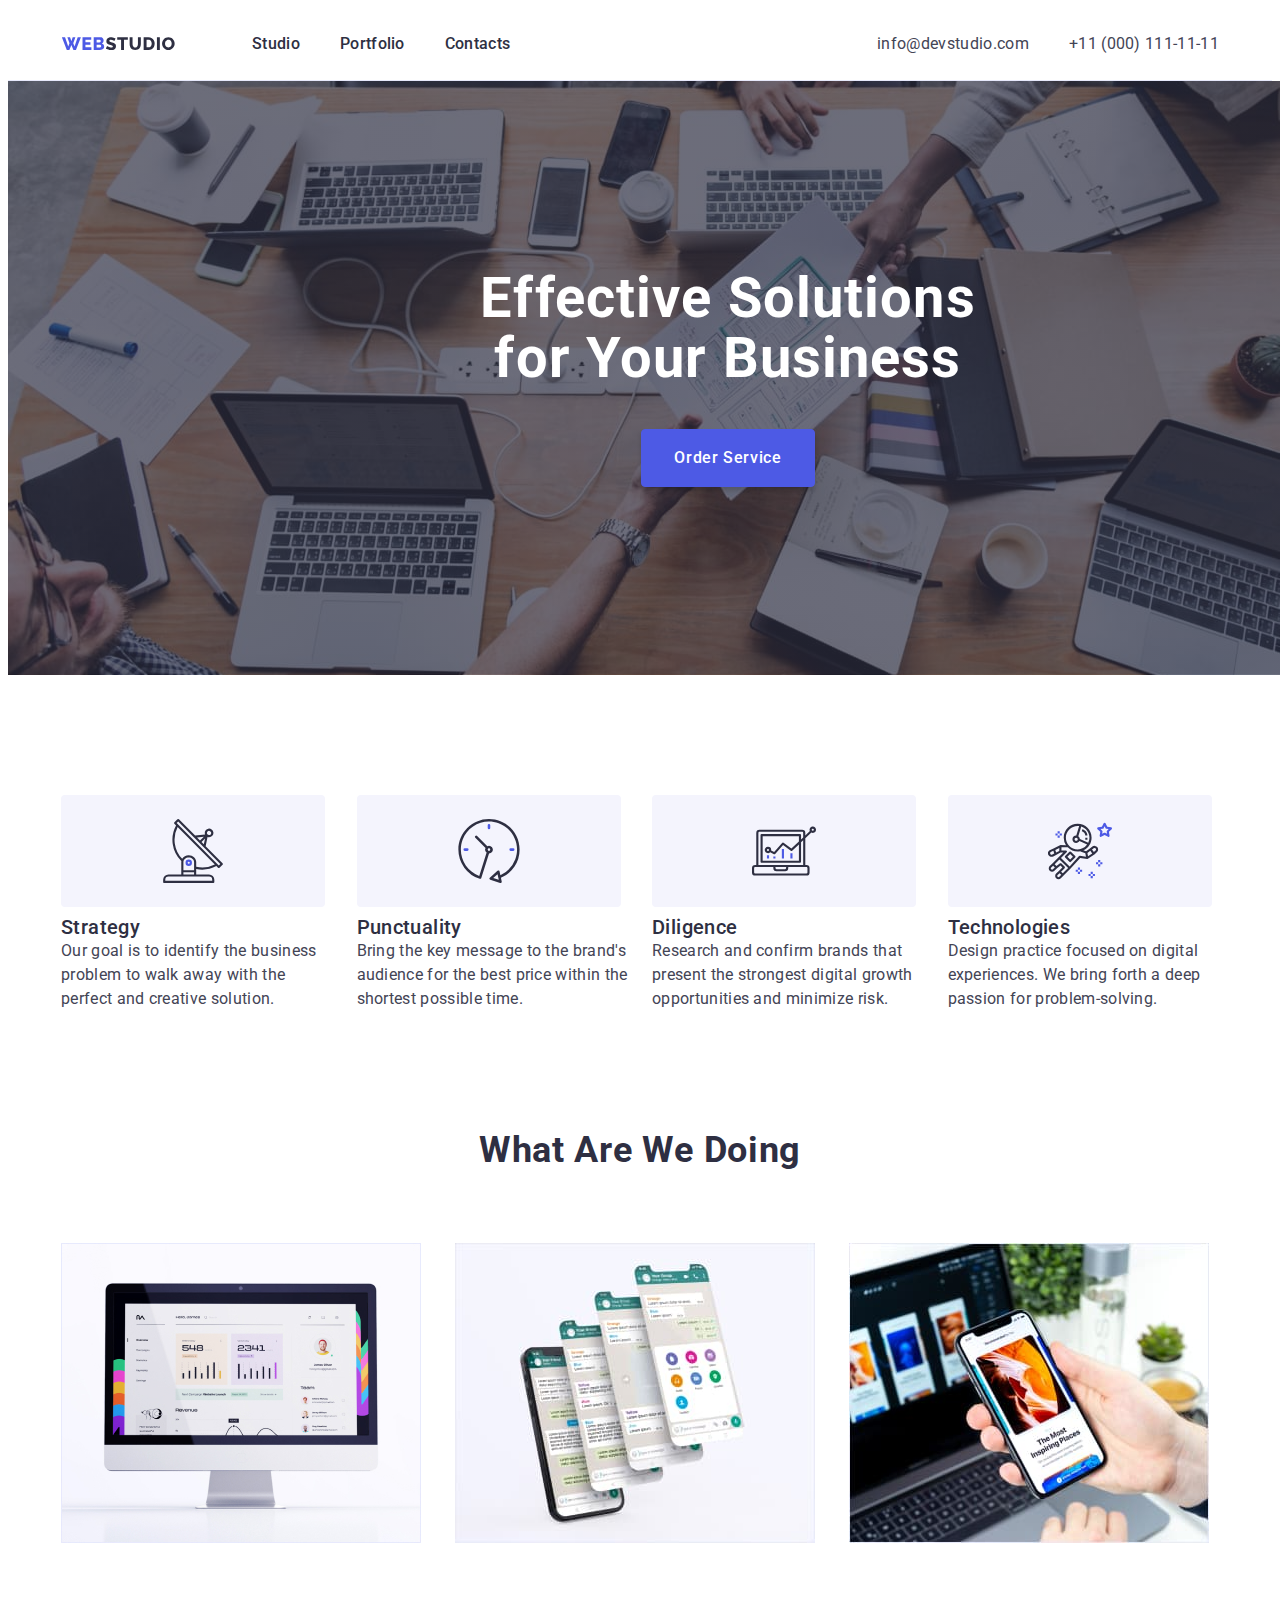
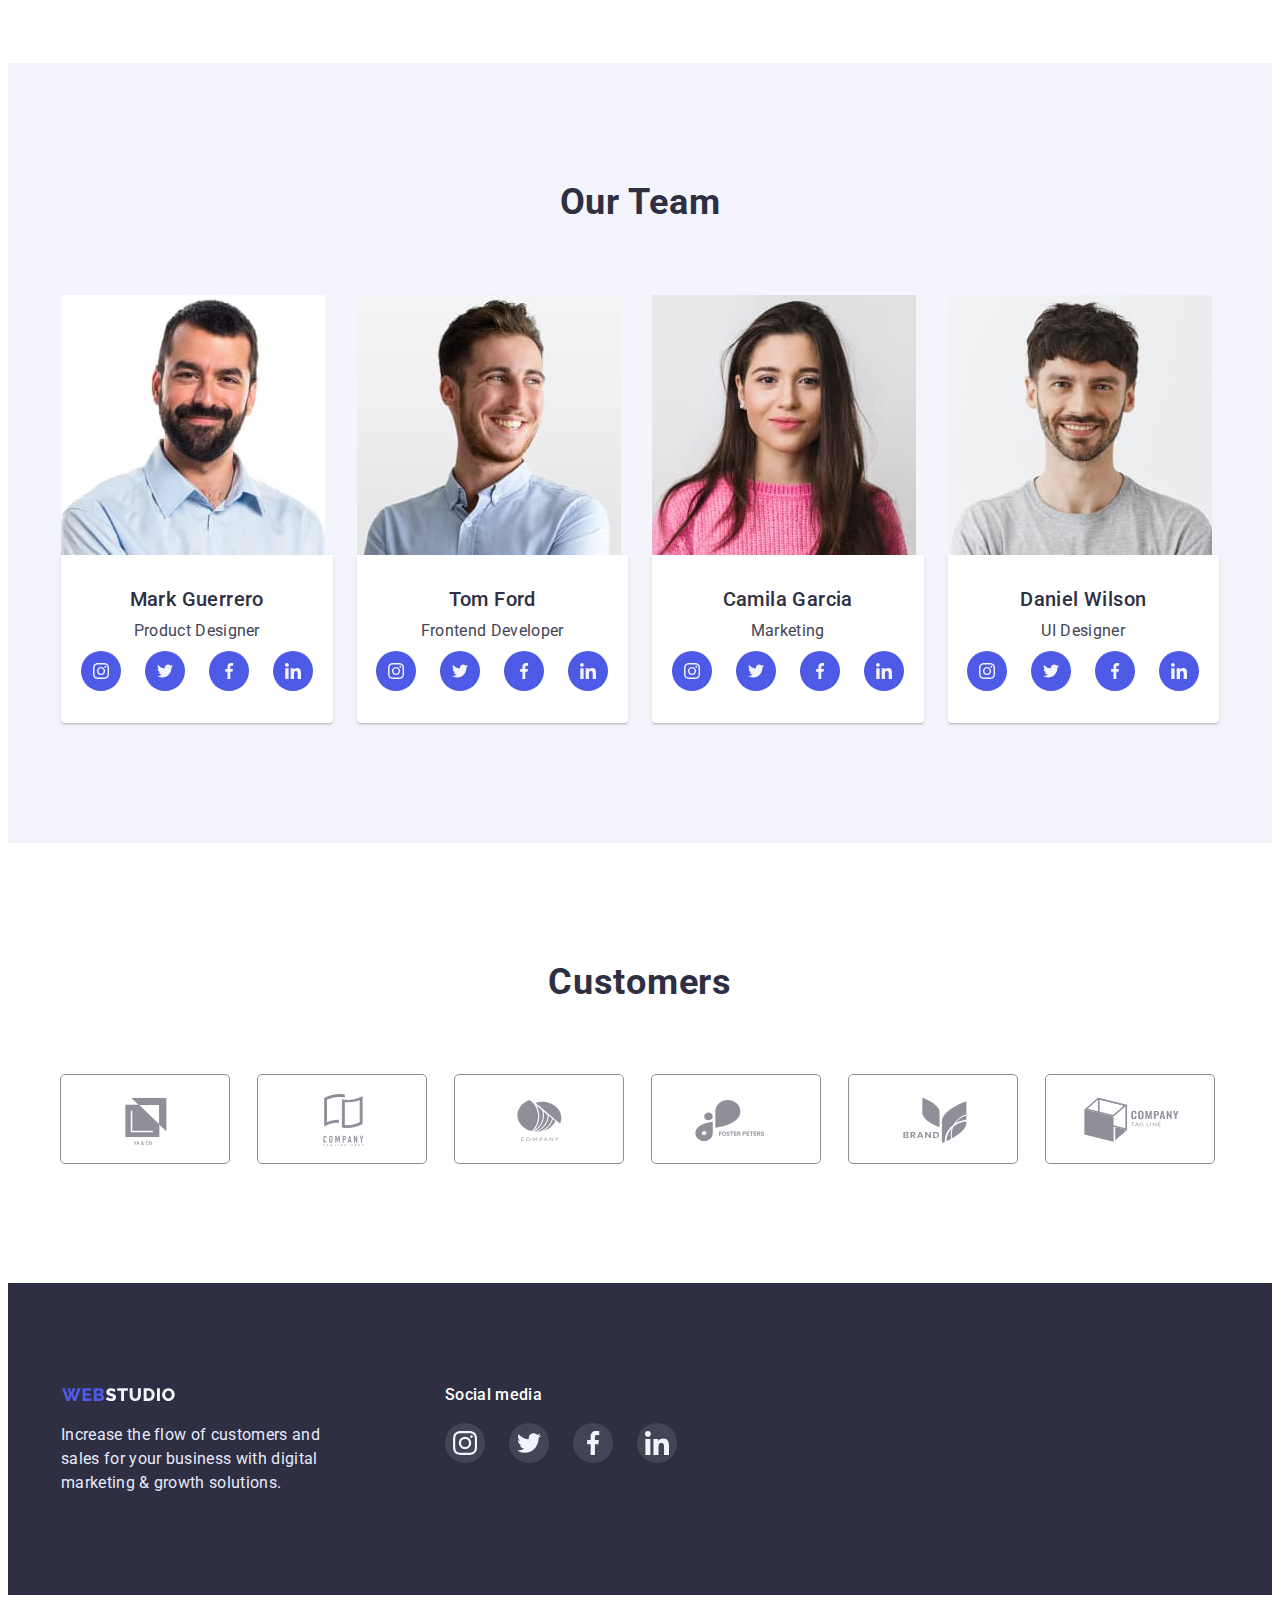
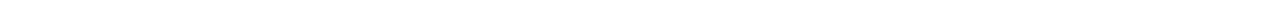
==== commit e7a1e57e: "Update 13" ====
--- a/index.html
+++ b/index.html
@@ -357,11 +357,13 @@
 			<section class="customers">
 				<div class="container">
 					<h2 class="customers-main-title">Customers</h2>
-					<ul class="list customer-flex customers-list">
-						<li class="customers-item">
-							<svg class="custumers-list-icon" width="104" height="56">
-								<use href="./images/sprite/icons.svg#Logo"></use>
-							</svg>
+					<!-- <ul class="list customer-flex customers-list">
+						<li class="customers-item">
+							<a href="#" class="test">
+								<svg class="custumers-list-icon" width="104" height="56">
+									<use href="./images/sprite/icons.svg#Logo"></use>
+								</svg>
+							</a>
 						</li>
 						<li class="customers-item">
 							<svg class="custumers-list-icon" width="104" height="56">
@@ -388,6 +390,50 @@
 								<use href="./images/sprite/icons.svg#Logo5"></use>
 							</svg>
 						</li>
+					</ul> -->
+					<ul class="list customer-flex">
+						<li class="customer-card">
+							<a href="#" class="customers-link">
+								<svg class="custumers-list-icon" width="104" height="56">
+									<use href="./images/sprite/icons.svg#Logo"></use>
+								</svg>
+							</a>
+						</li>
+						<li class="customer-card">
+							<a href="#" class="customers-link">
+								<svg class="custumers-list-icon" width="104" height="56">
+									<use href="./images/sprite/icons.svg#Logo1"></use>
+								</svg>
+							</a>
+						</li>
+						<li class="customer-card">
+							<a href="#" class="customers-link">
+								<svg class="custumers-list-icon" width="104" height="56">
+									<use href="./images/sprite/icons.svg#Logo2"></use>
+								</svg>
+							</a>
+						</li>
+						<li class="customer-card">
+							<a href="#" class="customers-link">
+								<svg class="custumers-list-icon" width="104" height="56">
+									<use href="./images/sprite/icons.svg#Logo3"></use>
+								</svg>
+							</a>
+						</li>
+						<li class="customer-card">
+							<a href="#" class="customers-link">
+								<svg class="custumers-list-icon" width="104" height="56">
+									<use href="./images/sprite/icons.svg#Logo4"></use>
+								</svg>
+							</a>
+						</li>
+						<li class="customer-card">
+							<a href="#" class="customers-link">
+								<svg class="custumers-list-icon" width="104" height="56">
+									<use href="./images/sprite/icons.svg#Logo5"></use>
+								</svg>
+							</a>
+						</li>
 					</ul>
 				</div>
 			</section>
@@ -396,52 +442,50 @@
 
 		<!-- Footer -->
 		<footer class="footer-color footer">
-			<div class="container">
-				<ul class="foooter-flex">
-					<li class="logo-size">
-						<a class="link" href="./index.html">
-							<svg class="logo-web-footer" width="115" height="24px">
-								<use href="./images/sprite/icons.svg#Logo-bottom"></use>
-							</svg>
-						</a>
-						<p class="footer-text">
-							Increase the flow of customers and sales for your business with digital marketing & growth solutions.
-						</p>
-					</li>
-					<li>
-						<p class="footer-social-media">Social media</p>
-						<ul class="social-list list">
-							<li class="social-list-item">
-								<a href="https://www.instagram.com/accounts/login/" class="footer-list-link">
-									<svg class="social-list-icon" width="24" height="24">
-										<use href="./images/sprite/icons.svg#instagram"></use>
-									</svg>
-								</a>
-							</li>
-							<li class="social-list-item">
-								<a href="https://twitter.com/?lang=uk" class="footer-list-link">
-									<svg class="social-list-icon" width="24" height="24">
-										<use href="./images/sprite/icons.svg#twitter"></use>
-									</svg>
-								</a>
-							</li>
-							<li class="social-list-item">
-								<a href="https://www.facebook.com/" class="footer-list-link">
-									<svg class="social-list-icon" width="24" height="24">
-										<use href="./images/sprite/icons.svg#facebook"></use>
-									</svg>
-								</a>
-							</li>
-							<li class="social-list-item">
-								<a href="https://www.linkedin.com/feed/" class="footer-list-link">
-									<svg class="social-list-icon" width="24" height="24">
-										<use href="./images/sprite/icons.svg#linkedin"></use>
-									</svg>
-								</a>
-							</li>
-						</ul>
-					</li>
-				</ul>
+			<div class="container foooter-flex">
+				<div class="logo-size">
+					<a class="link" href="./index.html">
+						<svg class="logo-web-footer" width="115" height="24px">
+							<use href="./images/sprite/icons.svg#Logo-bottom"></use>
+						</svg>
+					</a>
+					<p class="footer-text">
+						Increase the flow of customers and sales for your business with digital marketing & growth solutions.
+					</p>
+				</div>
+				<div>
+					<p class="footer-social-media">Social media</p>
+					<ul class="social-list list">
+						<li class="social-list-item">
+							<a href="https://www.instagram.com/accounts/login/" class="footer-list-link">
+								<svg class="social-list-icon" width="24" height="24">
+									<use href="./images/sprite/icons.svg#instagram"></use>
+								</svg>
+							</a>
+						</li>
+						<li class="social-list-item">
+							<a href="https://twitter.com/?lang=uk" class="footer-list-link">
+								<svg class="social-list-icon" width="24" height="24">
+									<use href="./images/sprite/icons.svg#twitter"></use>
+								</svg>
+							</a>
+						</li>
+						<li class="social-list-item">
+							<a href="https://www.facebook.com/" class="footer-list-link">
+								<svg class="social-list-icon" width="24" height="24">
+									<use href="./images/sprite/icons.svg#facebook"></use>
+								</svg>
+							</a>
+						</li>
+						<li class="social-list-item">
+							<a href="https://www.linkedin.com/feed/" class="footer-list-link">
+								<svg class="social-list-icon" width="24" height="24">
+									<use href="./images/sprite/icons.svg#linkedin"></use>
+								</svg>
+							</a>
+						</li>
+					</ul>
+				</div>
 			</div>
 		</footer>
 		<!-- Footer -->
--- a/css/styles.css
+++ b/css/styles.css
@@ -39,6 +39,7 @@
     --customers-icon-top-gap: 24px;
     --customers-icon-left-gap: 24px;
     --customers-icons-color: #404BBF;
+    --customer-list-icon: #8E8F99;
 }
 
 h1,
@@ -242,10 +243,13 @@
 }
 
 .background {
-    background-image: linear-gradient(rgba(46, 47, 66, 0.7), rgba(46, 47, 66, 0.7)), url("/images/hero/people-office.jpg");
+    width: 1440px;
+    background-image: linear-gradient(rgba(46, 47, 66, 0.7), rgba(46, 47, 66, 0.7)), url("../images/hero/people-office.jpg");
     background-repeat: no-repeat;
     background-position: center;
     background-size: cover;
+    margin-left: auto;
+    margin-right: auto;
 }
 
 /* ============= /Hero section ============= */
@@ -447,27 +451,33 @@
 .customer-flex {
     display: flex;
     flex-wrap: wrap;
-    margin-left: calc(-1 * var(--customers-icon-left-gap));
-    margin-top: calc(-1 * var(--customers-icon-top-gap));
-}
-
-.customers-list>.customers-item {
-    display: flex;
-    flex-basis: calc(100% / 6 - var(--customers-icon-left-gap));
-    margin-left: 24px;
-    margin-top: var(--customers-icon-top-gap);
+    margin-left: calc(-1 * var(--team-card-left-gap));
+    margin-top: calc(-1 * var(--team-card-top-gap));
+}
+
+.customer-card>.customers-link {
+    display: flex;
+    justify-content: center;
+    align-items: center;
     outline: 1px solid var(--customers-icon-outline);
-    justify-content: center;
-    align-items: center;
     border-radius: 4px 4px 4px 4px;
     width: 168px;
     height: 88px;
-}
-
-.custumers-list-icon:hover,
-.custumers-list-icon:focus {
+    fill: var(--customer-list-icon);
+}
+
+.customer-card {
+    flex-basis: calc(100% / 6 - var(--customers-icon-left-gap));
+    margin-left: var(--customers-icon-left-gap);
+    margin-top: var(--customers-icon-top-gap);
+}
+
+.customers-link:hover,
+.customers-link:focus {
     fill: var(--customers-icons-color);
-}
+    outline: 1px solid var(--customers-icons-color);
+}
+
 
 /* ============= /Customers ============= */
 
@@ -575,6 +585,7 @@
 .portfolio-btn:focus {
     background: var(--btn-accent-bg-color);
     color: var(--btn-accent-font-color);
+    box-shadow: 0px 4px 4px rgba(0, 0, 0, 0.15);
 }
 
 
@@ -629,4 +640,8 @@
 
 .card-content {
     padding: 32px 16px;
+}
+
+.portfolio-card:hover {
+    box-shadow: 0px 1px 6px rgba(46, 47, 66, 0.08), 0px 1px 1px rgba(46, 47, 66, 0.16), 0px 2px 1px rgba(46, 47, 66, 0.08);
 }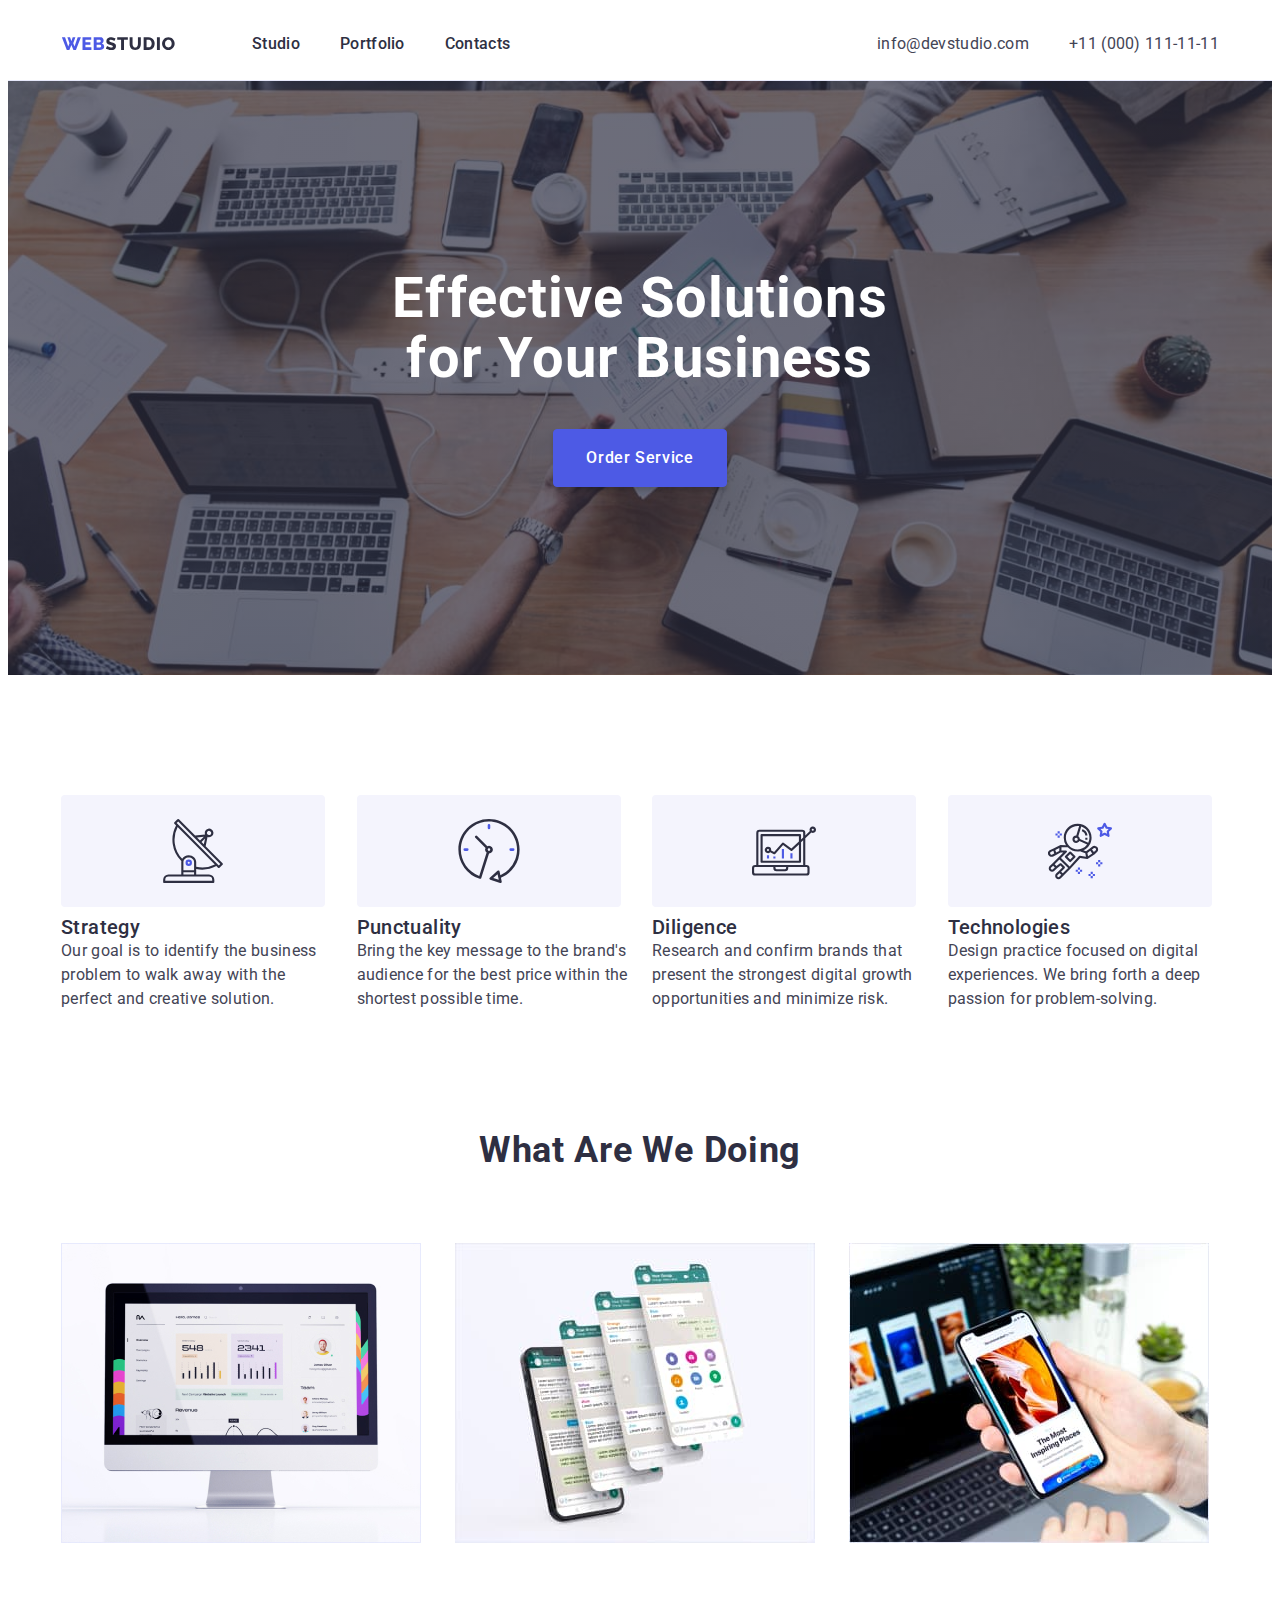
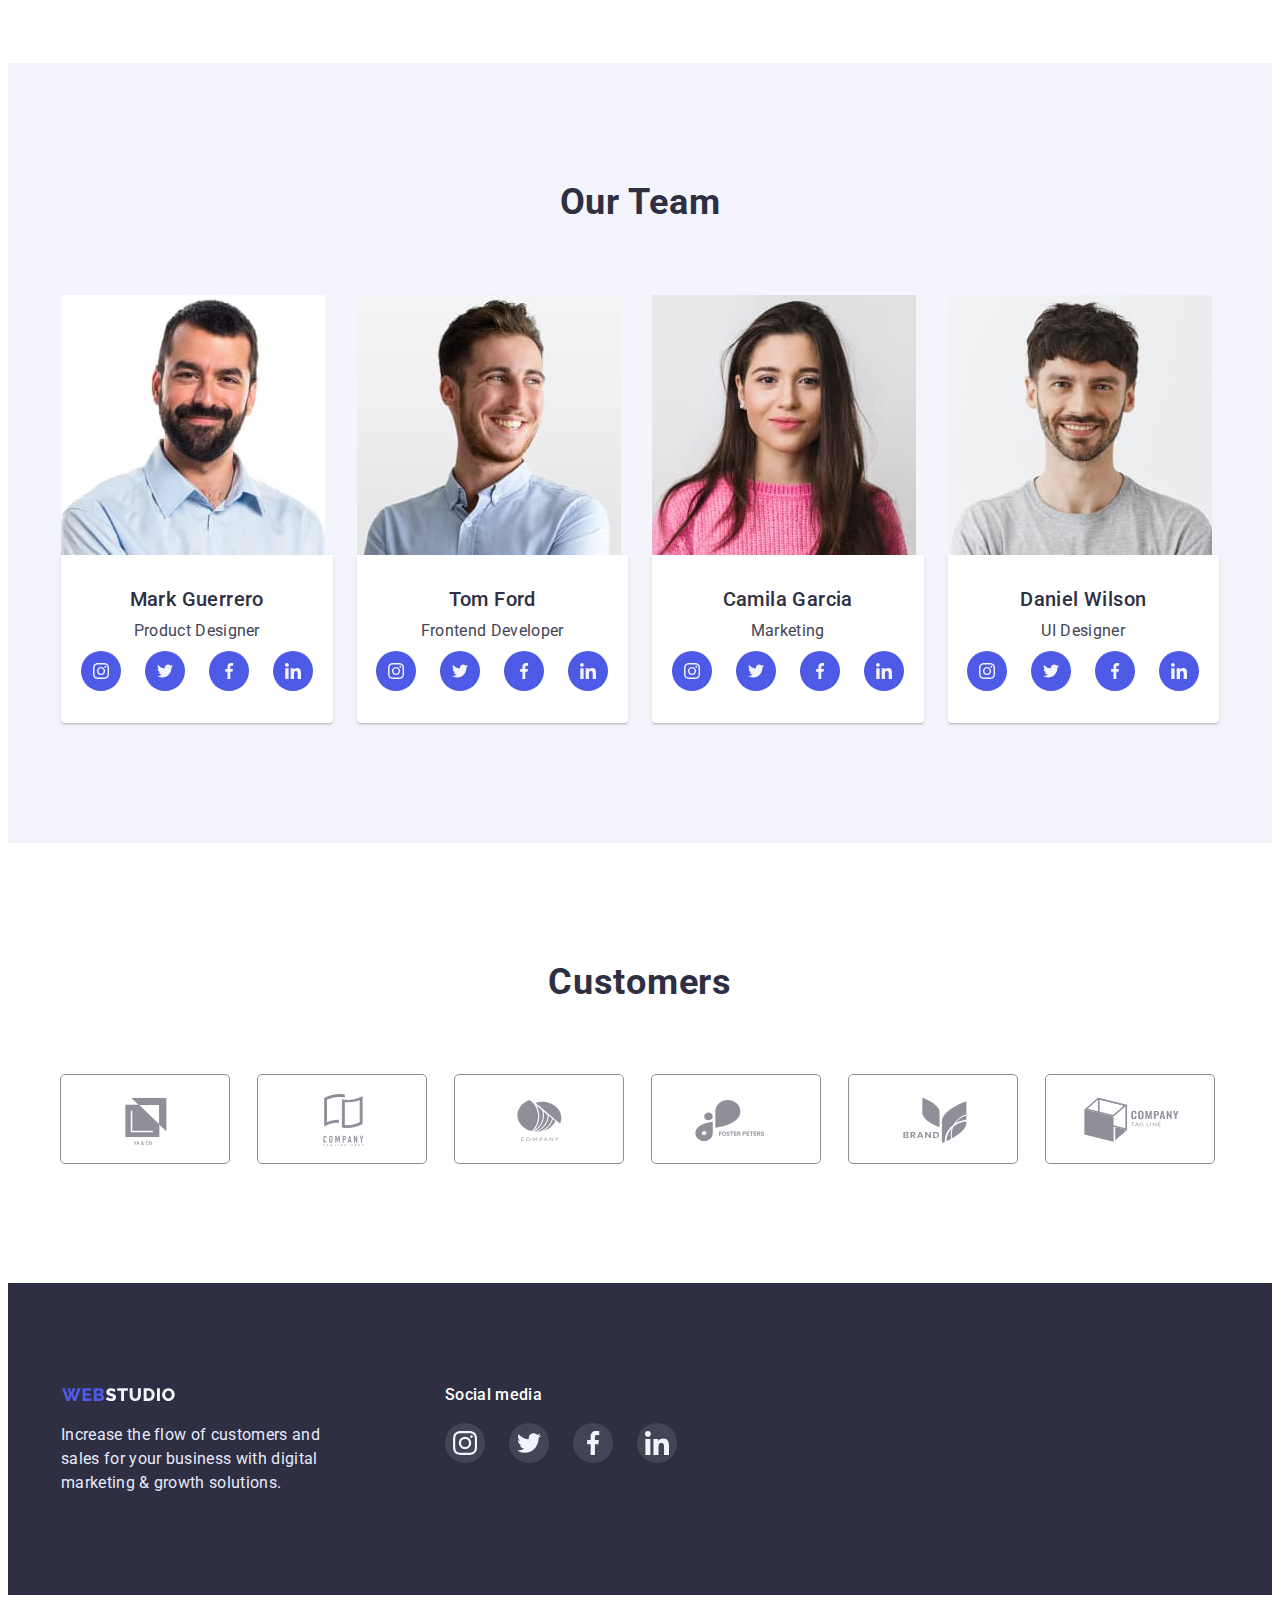
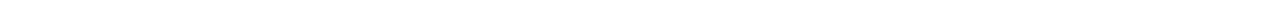
==== commit 208605af: "Update 14" ====
--- a/index.html
+++ b/index.html
@@ -73,7 +73,7 @@
 
 					<ul class="list advant-exp advant-list">
 						<li class="advant-item">
-							<article class="advant-card">
+							<div class="advant-card">
 								<div class="icon-box">
 									<svg class="icon-antenna" width="64" height="64">
 										<use href="./images/sprite/icons.svg#antenna"></use>
@@ -85,11 +85,11 @@
 										Our goal is to identify the business problem to walk away with the perfect and creative solution.
 									</p>
 								</div>
-							</article>
+							</div>
 						</li>
 
 						<li class="advant-item">
-							<article class="advant-card">
+							<div class="advant-card">
 								<div class="icon-box">
 									<svg class="icon-antenna" width="64" height="64">
 										<use href="./images/sprite/icons.svg#clock"></use>
@@ -101,11 +101,11 @@
 										Bring the key message to the brand's audience for the best price within the shortest possible time.
 									</p>
 								</div>
-							</article>
+							</div>
 						</li>
 
 						<li class="advant-item">
-							<article class="advant-card">
+							<div class="advant-card">
 								<div class="icon-box">
 									<svg class="icon-antenna" width="64" height="64">
 										<use href="./images/sprite/icons.svg#diagram"></use>
@@ -118,11 +118,11 @@
 										risk.
 									</p>
 								</div>
-							</article>
+							</div>
 						</li>
 
 						<li class="advant-item">
-							<article class="advant-card">
+							<div class="advant-card">
 								<div class="icon-box">
 									<svg class="icon-antenna" width="64" height="64">
 										<use href="./images/sprite/icons.svg#astronaut"></use>
@@ -134,7 +134,7 @@
 										Design practice focused on digital experiences. We bring forth a deep passion for problem-solving.
 									</p>
 								</div>
-							</article>
+							</div>
 						</li>
 					</ul>
 				</div>
--- a/css/styles.css
+++ b/css/styles.css
@@ -206,6 +206,7 @@
     margin-left: auto;
     margin-right: auto;
     max-width: 496px;
+
 }
 
 
@@ -243,7 +244,8 @@
 }
 
 .background {
-    width: 1440px;
+    background-color: #2E2F42;
+    max-width: 1440px;
     background-image: linear-gradient(rgba(46, 47, 66, 0.7), rgba(46, 47, 66, 0.7)), url("../images/hero/people-office.jpg");
     background-repeat: no-repeat;
     background-position: center;
@@ -586,6 +588,7 @@
     background: var(--btn-accent-bg-color);
     color: var(--btn-accent-font-color);
     box-shadow: 0px 4px 4px rgba(0, 0, 0, 0.15);
+    border-color: var(--btn-accent-bg-color);
 }
 
 
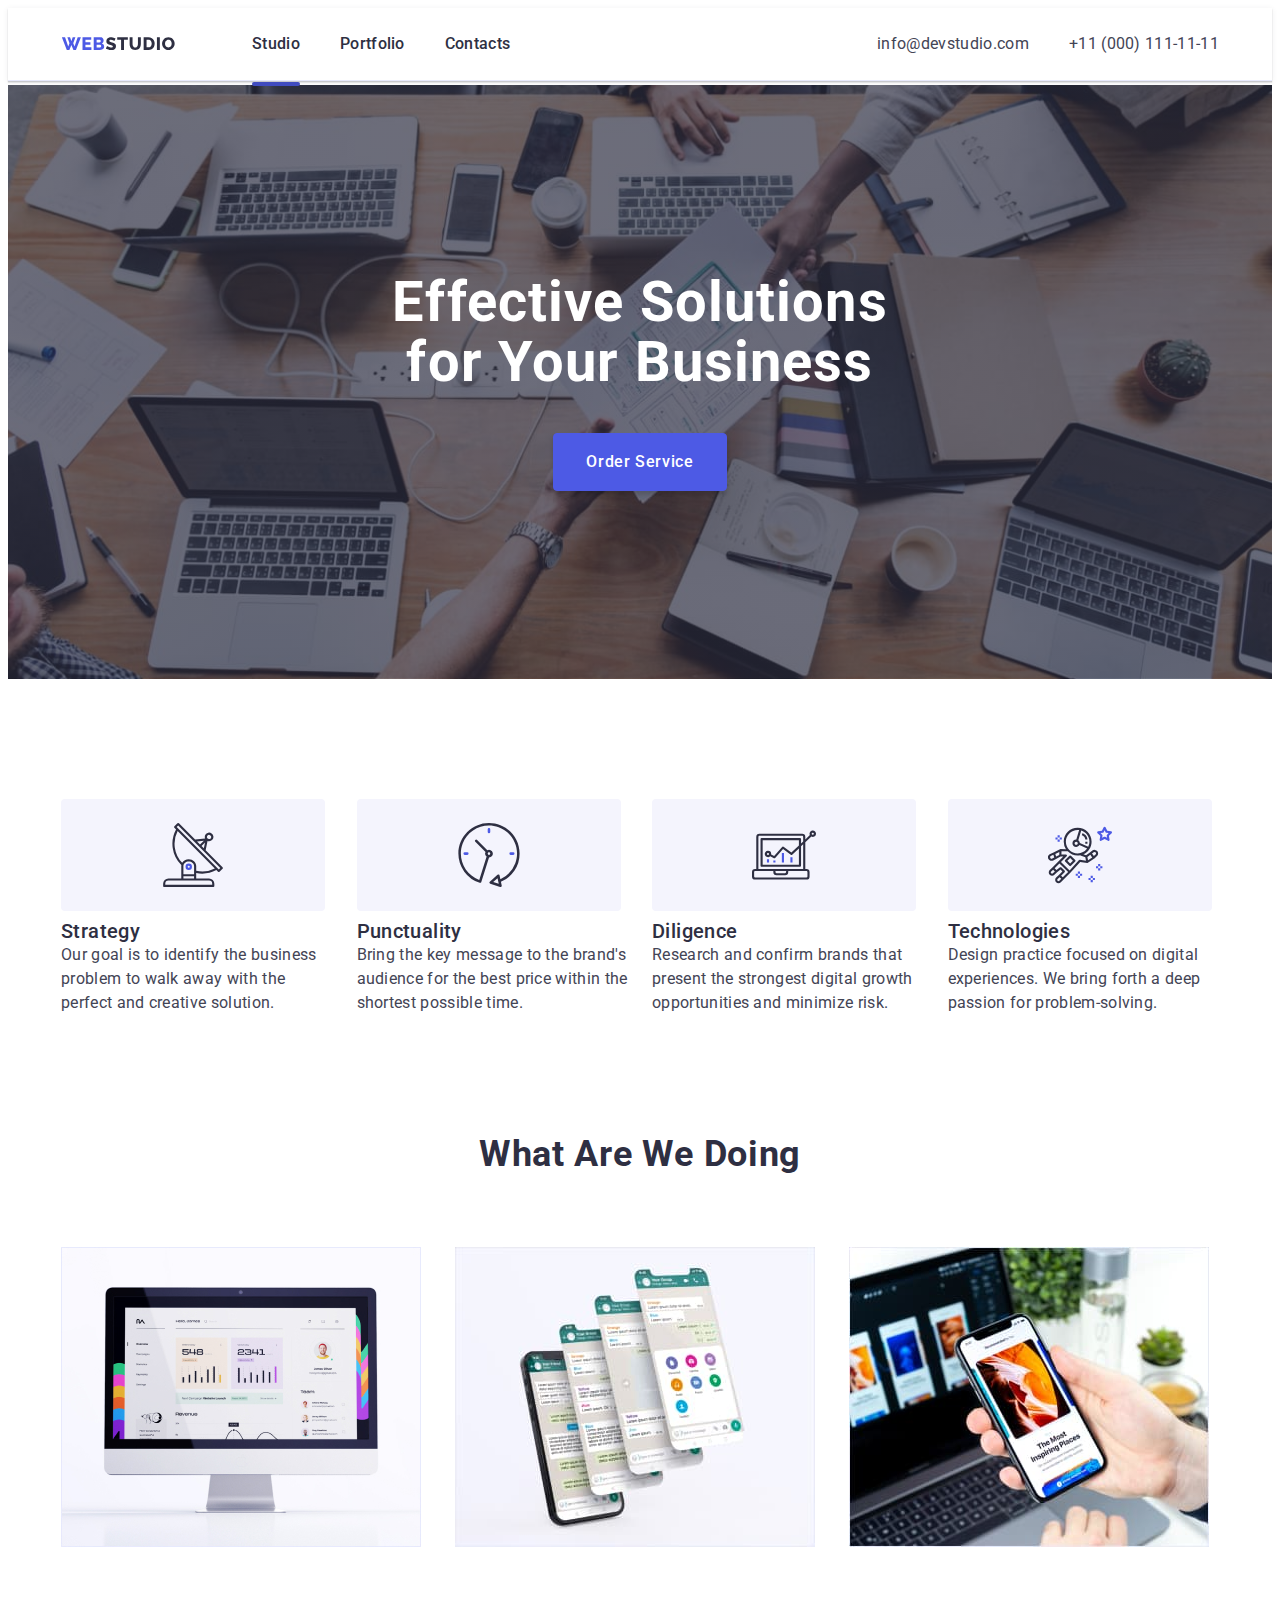
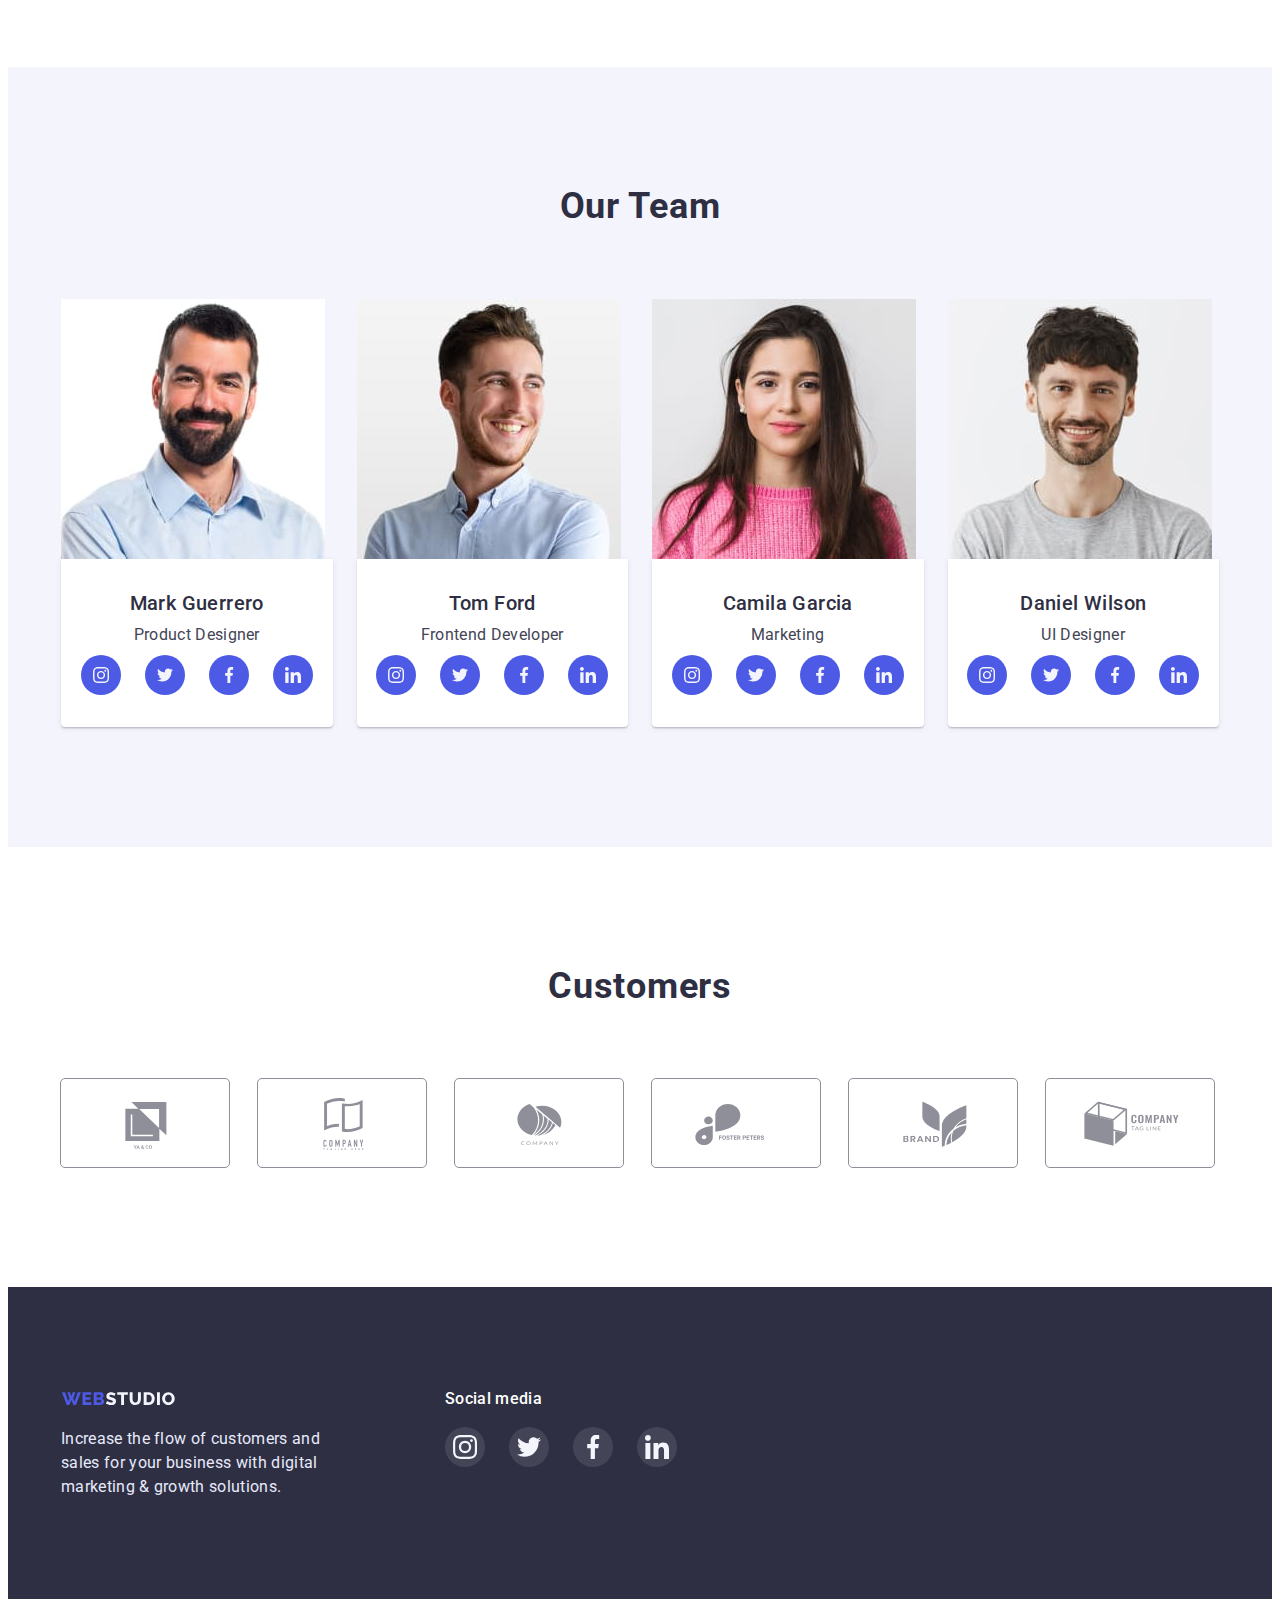
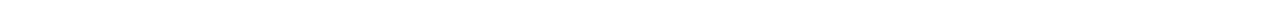
==== commit 18418eb0: "Update 17" ====
--- a/index.html
+++ b/index.html
@@ -32,7 +32,7 @@
 					</a>
 					<ul class="menu list">
 						<li class="menu-item">
-							<a class="menu-link link" href="">Studio</a>
+							<a class="menu-link link studio-underline" href="./index.html">Studio</a>
 						</li>
 						<li class="menu-item">
 							<a class="menu-link link" href="portfolio.html">Portfolio</a>
@@ -61,7 +61,7 @@
 			<section class="hero background">
 				<div class="container">
 					<h1 class="hero-title">Effective Solutions for Your Business</h1>
-					<button class="modal-btn modal-btn-font btn-center" type="button"> Order Service </button>
+					<button class="modal-btn modal-btn-font btn-center" type="button" data-modal-open> Order Service </button>
 				</div>
 			</section>
 			<!-- /Effective Solutions -->
@@ -489,5 +489,18 @@
 			</div>
 		</footer>
 		<!-- Footer -->
+
+		<!-- Modal window -->
+		<div class="backdrop is-hidden" data-modal>
+			<div class="modal">
+				<button type="button" class="modal-close-btn" data-modal-close>
+					<svg class="modal-close-btn-icon" width="8" height="8">
+						<use href="./images/sprite/icons.svg#icon-close"></use>
+					</svg>
+				</button>
+			</div>
+		</div>
+		<!-- /Modal window -->
+		<script src="./js/modal.js"></script>
 	</body>
 </html>
--- a/css/styles.css
+++ b/css/styles.css
@@ -40,6 +40,11 @@
     --customers-icon-left-gap: 24px;
     --customers-icons-color: #404BBF;
     --customer-list-icon: #8E8F99;
+    --portfolio-overlay-font-color: #F4F4FD;
+    --portfolio-overlay-color: #4D5AE5;
+    --madal-window-color: #FFFFFF;
+    --modal-window-item-color: #E7E9FC;
+    --menu-underline: #404BBF;
 }
 
 h1,
@@ -94,6 +99,7 @@
 .header {
     padding: 24px 0;
     border-bottom: 1px solid #E7E9FC;
+    box-shadow: 0px 2px 1px rgba(46, 47, 66, 0.08), 0px 1px 1px rgba(46, 47, 66, 0.16), 0px 1px 6px rgba(46, 47, 66, 0.08);
 }
 
 .header-container {
@@ -127,6 +133,7 @@
     align-items: center;
     letter-spacing: 0.03em;
     text-transform: uppercase;
+
 }
 
 .logo-studio {
@@ -139,16 +146,17 @@
 }
 
 .logo-web-footer {
-    /* color: var(--logo-web-footer-color); */
     margin-bottom: 16px;
 }
 
 .menu-link {
+    position: relative;
     font-weight: 500;
     font-size: 16px;
     line-height: 1.5;
     letter-spacing: 0.02em;
     color: var(--menu-link-color);
+    transition: color 250ms cubic-bezier(0.4, 0, 0.2, 1);
 }
 
 .menu-link:hover,
@@ -164,6 +172,7 @@
     line-height: 1.5;
     letter-spacing: 0.02em;
     color: var(--header-links-color);
+    transition: color 250ms cubic-bezier(0.4, 0, 0.2, 1);
 }
 
 .header-email:hover,
@@ -181,6 +190,32 @@
     margin-right: 40px;
 }
 
+.studio-underline::after {
+    position: absolute;
+    content: '';
+    display: block;
+    width: 100%;
+    height: 4px;
+    left: 0px;
+    top: 48px;
+    background: var(--menu-underline);
+    border-radius: 2px;
+}
+
+
+.portfolio-underline::after {
+    position: absolute;
+    content: '';
+    display: block;
+    width: 100%;
+    height: 4px;
+    left: 0px;
+    top: 48px;
+    background: var(--menu-underline);
+    border-radius: 2px;
+}
+
+
 
 /* ============= /Header section ============= */
 
@@ -188,6 +223,7 @@
 .hero {
     /* background: var(--hero-color); */
     padding: 188px 0;
+    margin-top: 4px;
 }
 
 
@@ -231,11 +267,13 @@
     box-shadow: 0px 4px 4px rgba(0, 0, 0, 0.15);
     border-radius: 4px;
     border: 1px solid #4D5AE5;
+    transition: border-color 250ms cubic-bezier(0.4, 0, 0.2, 1), background-color 250ms cubic-bezier(0.4, 0, 0.2, 1);
 }
 
 .modal-btn:hover,
 .modal-btn:focus {
     background: var(--accent-color);
+    border-color: var(--accent-color);
 }
 
 button {
@@ -410,6 +448,10 @@
     height: 40px;
     border-radius: 50%;
     background-color: var(--social-list-link);
+    transition-property: background-color, fill, transform;
+    transition-duration: 250ms;
+    transition-timing-function: cubic-bezier(0.4, 0, 0.2, 1);
+    transition-delay: 0;
 }
 
 .social-list-link:hover,
@@ -466,6 +508,10 @@
     width: 168px;
     height: 88px;
     fill: var(--customer-list-icon);
+    transition-property: outline, fill, transform;
+    transition-duration: 250ms;
+    transition-timing-function: cubic-bezier(0.4, 0, 0.2, 1);
+    transition-delay: 0;
 }
 
 .customer-card {
@@ -531,6 +577,10 @@
     height: 40px;
     border-radius: 50%;
     background-color: var(--footer-list-link);
+    transition-property: background-color, transform;
+    transition-duration: 250ms;
+    transition-timing-function: cubic-bezier(0.4, 0, 0.2, 1);
+    transition-delay: 0;
 }
 
 .footer-list-link:hover,
@@ -570,7 +620,10 @@
     background: var(--btn-bg-color);
     border: 1px solid #E7E9FC;
     border-radius: 4px;
-}
+    transition: border-color 250ms cubic-bezier(0.4, 0, 0.2, 1), background-color 250ms cubic-bezier(0.4, 0, 0.2, 1);
+}
+
+transform;
 
 .portfolio-btn-font {
     font-weight: 500;
@@ -647,4 +700,105 @@
 
 .portfolio-card:hover {
     box-shadow: 0px 1px 6px rgba(46, 47, 66, 0.08), 0px 1px 1px rgba(46, 47, 66, 0.16), 0px 2px 1px rgba(46, 47, 66, 0.08);
+}
+
+.overlay {
+    position: absolute;
+    left: 0;
+    top: 0;
+    font-weight: 400;
+    font-size: 16px;
+    line-height: 1.5;
+    letter-spacing: 0.02em;
+    color: var(--portfolio-overlay-font-color);
+    background-color: var(--portfolio-overlay-color);
+    text-align: left;
+    padding: 40px 32px 40px;
+    width: 100%;
+    height: 100%;
+    overflow-y: auto;
+    transform: translate(0, 100%);
+    transition: transform 250ms cubic-bezier(0.4, 0, 0.2, 1);
+}
+
+.porfolio-thumb {
+    position: relative;
+    overflow: hidden;
+}
+
+.item:hover .overlay {
+    transform: translate(0, 0);
+}
+
+/* ============= /Portfolio section ============= */
+
+/* ========== Modal window  ============= */
+
+.backdrop {
+    position: fixed;
+    z-index: 100;
+    top: 0;
+    left: 0;
+    width: 100%;
+    height: 100%;
+    background-color: rgba(46, 47, 66, 0.4);
+    transition: opacity 250ms cubic-bezier(0.4, 0, 0.2, 1), visibility 250ms cubic-bezier(0.4, 0, 0.2, 1);
+    transform: scale(1);
+}
+
+.backdrop.is-hidden {
+    opacity: 0;
+    visibility: hidden;
+    pointer-events: none;
+    transform: scale(1);
+}
+
+.modal {
+    position: absolute;
+    top: 50%;
+    left: 50%;
+    transform: translate(-50%, -50%);
+    width: 408px;
+    height: 576px;
+    background: var(--madal-window-color);
+    box-shadow: 0px 1px 1px rgba(0, 0, 0, 0.14), 0px 1px 3px rgba(0, 0, 0, 0.12), 0px 2px 1px rgba(0, 0, 0, 0.2);
+    border-radius: 4px;
+}
+
+.modal-close-btn {
+    position: absolute;
+    top: 24px;
+    right: 24px;
+    display: flex;
+    background-color: transparent;
+    border: 1px solid var(--modal-window-item-color);
+    padding: 0;
+    width: 24px;
+    height: 24px;
+    border-radius: 50%;
+    justify-content: center;
+    align-items: center;
+    transition-property: border-color, background-color, transform;
+    transition-duration: 250ms;
+    transition-timing-function: cubic-bezier(0.4, 0, 0.2, 1);
+    transition-delay: 0;
+}
+
+.modal-close-btn:hover,
+.modal-close-btn:focus {
+    border-color: var(--btn-accent-bg-color);
+    background-color: var(--btn-accent-bg-color);
+}
+
+.modal-close-btn-icon {
+    transition: fill 250ms cubic-bezier(0.4, 0, 0.2, 1);
+}
+
+.modal-close-btn:hover .modal-close-btn-icon,
+.modal-close-btn:focus .modal-close-btn-icon {
+    fill: var(--madal-window-color);
+}
+
+.portfolio-link-decorat {
+    text-decoration: none;
 }